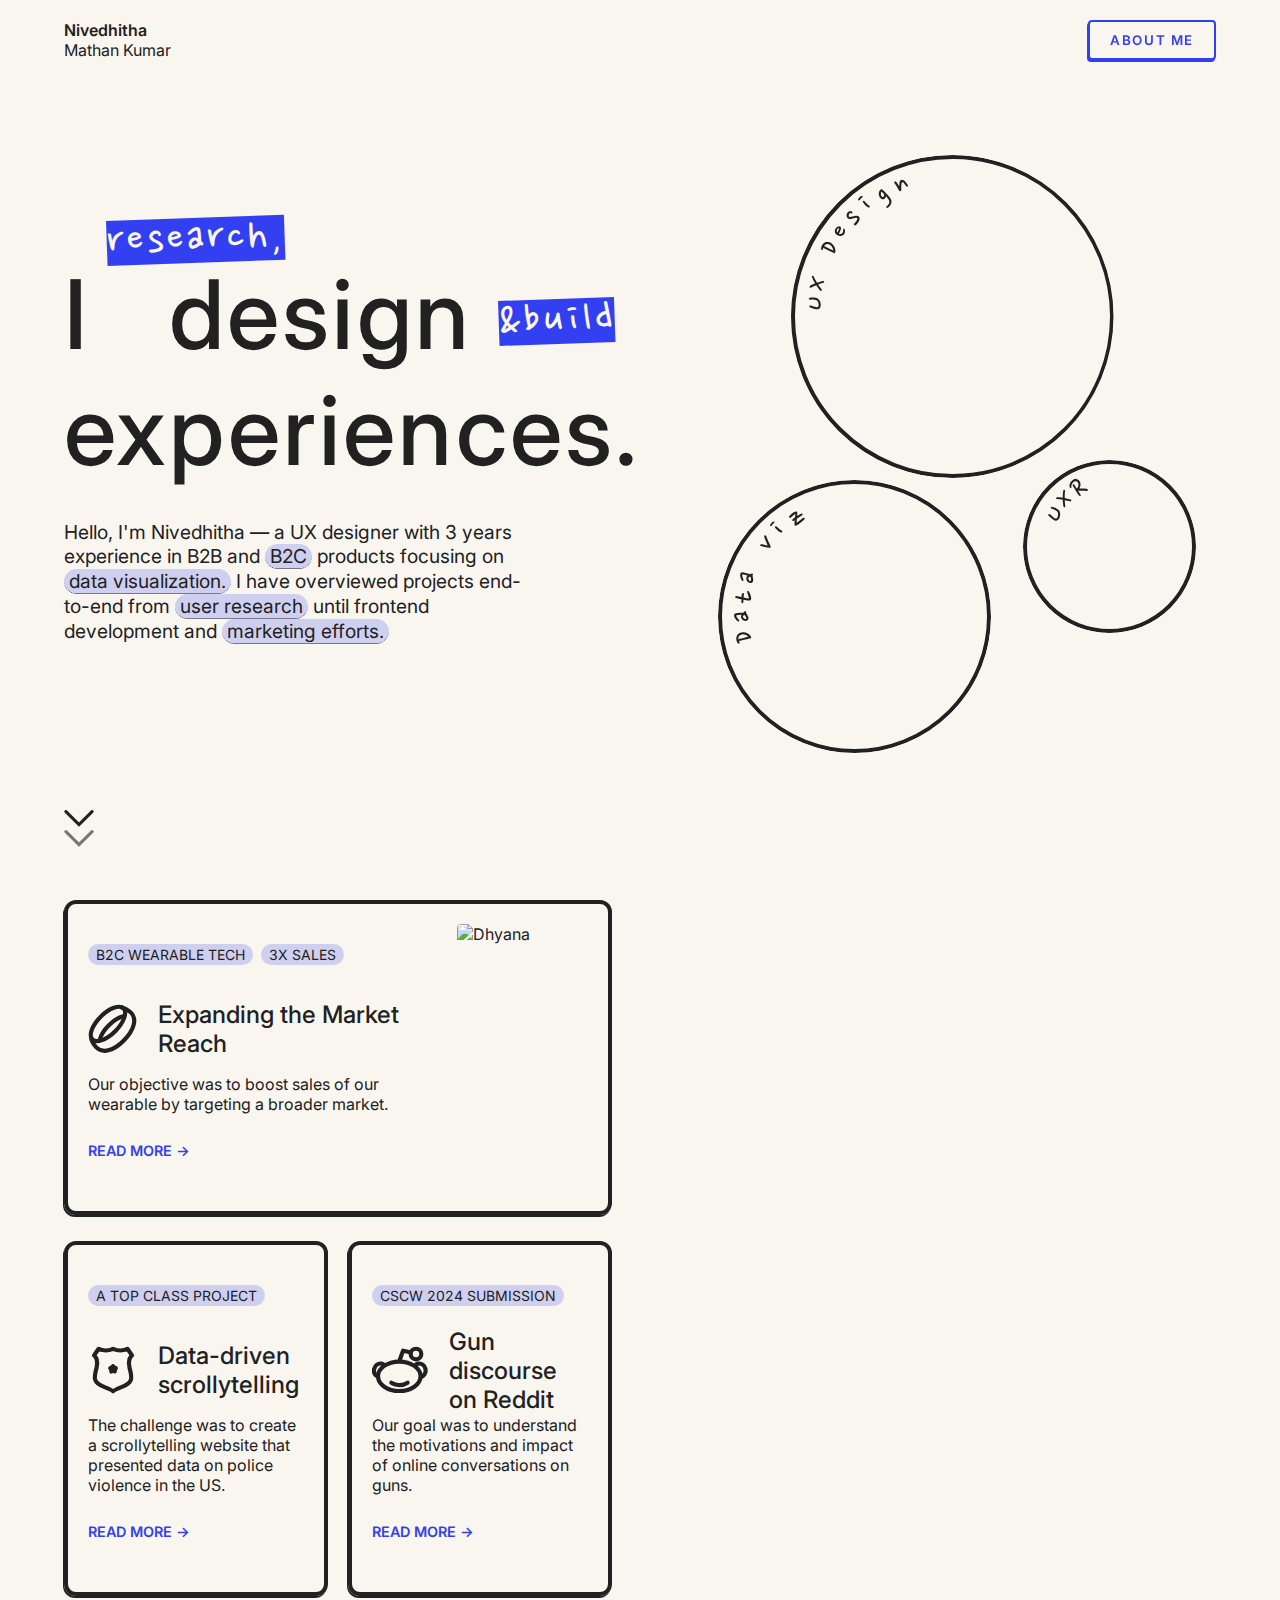
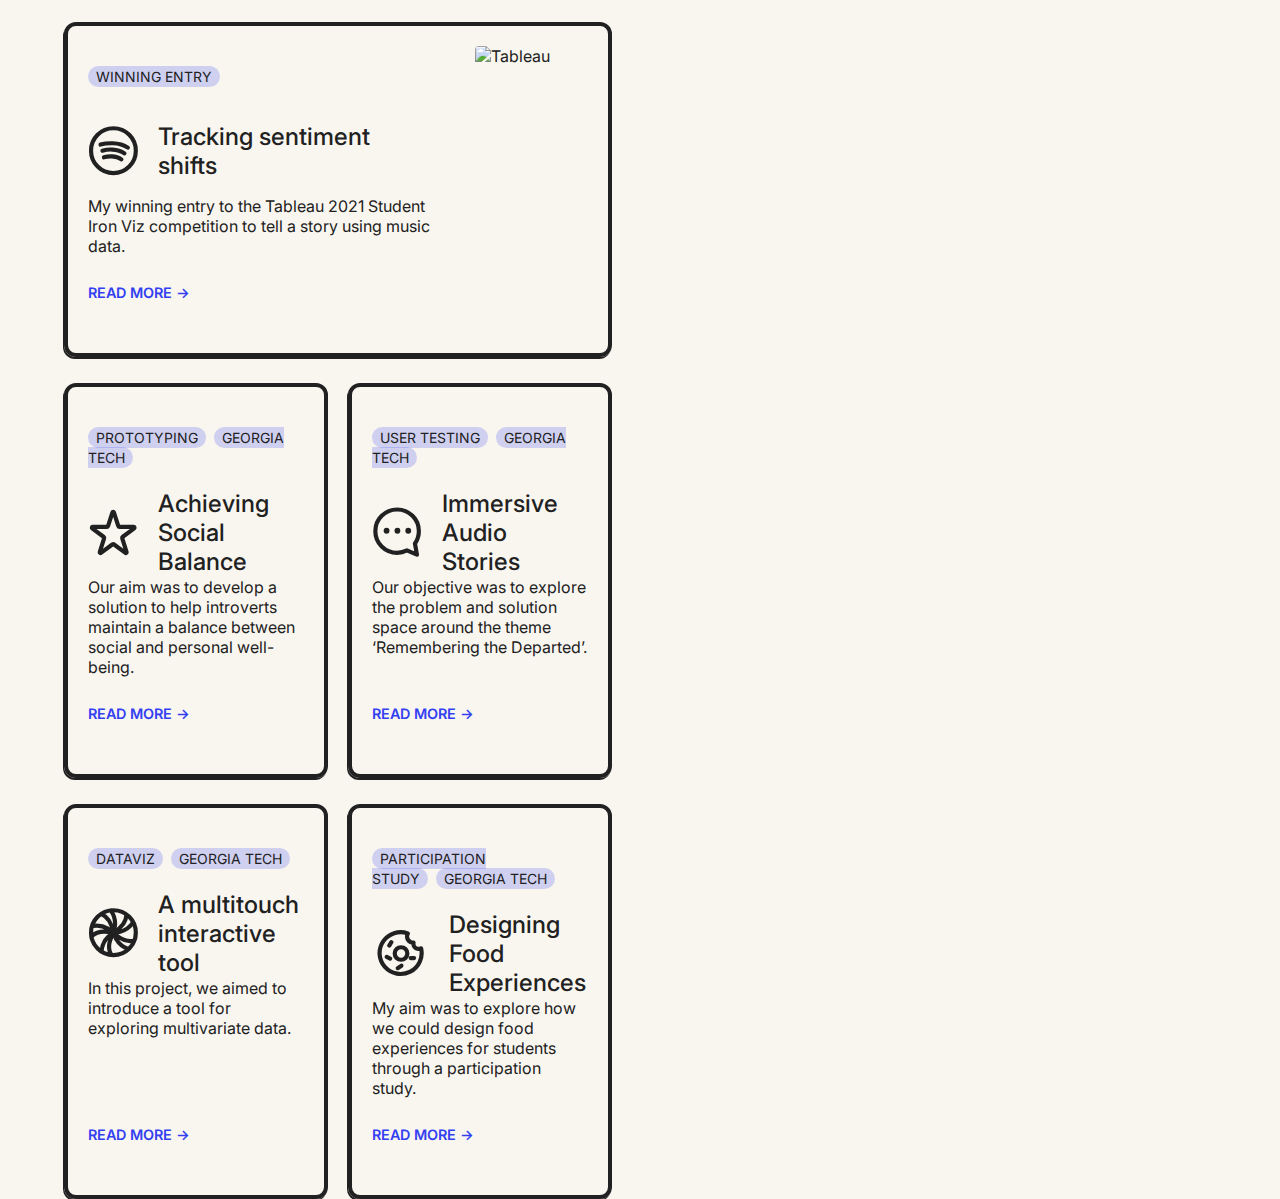
==== index.html @ 2717563d "add tooltips to objects" ====
<!DOCTYPE html>
<html lang="en">
  <head>
    <meta charset="UTF-8" />
    <meta http-equiv="X-UA-Compatible" content="IE=edge" />
    <meta name="viewport" content="width=device-width, initial-scale=1.0" />
    <meta content="width=device-width, initial-scale=1" name="viewport" />
    <script
      src="https://cdnjs.cloudflare.com/ajax/libs/matter-js/0.18.0/matter.min.js"
      defer
    ></script>
    <script src="index.js" defer></script>
    <link rel="preconnect" href="https://fonts.googleapis.com" />
    <link rel="preconnect" href="https://fonts.gstatic.com" crossorigin />
    <link rel="preconnect" href="https://fonts.googleapis.com" />
    <link rel="preconnect" href="https://fonts.gstatic.com" crossorigin />
    <link
      href="https://fonts.googleapis.com/css2?family=Bricolage+Grotesque:opsz,wght@12..96,200..800&family=Inter:wght@100..900&family=Nanum+Pen+Script&display=swap"
      rel="stylesheet"
    />
    <link rel="stylesheet" href="index.css" />
    <link rel="icon" type="image/x-icon" href="assets/misc/favicon.ico" />

    <!-- Google tag (gtag.js) -->
    <script
      async
      src="https://www.googletagmanager.com/gtag/js?id=G-4RH2MHJTKB"
    ></script>
    <script>
      window.dataLayer = window.dataLayer || [];
      function gtag() {
        dataLayer.push(arguments);
      }
      gtag("js", new Date());

      gtag("config", "G-4RH2MHJTKB");
    </script>

    <title>Nivedhitha's Portfolio</title>
  </head>
  <body>
    <div id="wrapper">
      <div id="top-bar">
        <p>
          <span style="font-weight: 600">Nivedhitha</span><br />Mathan Kumar
        </p>
        <button class="about-button" onclick="openModal()">ABOUT ME</button>
      </div>
      <!-- The modal overlay -->
      <div class="modal-overlay" id="modalOverlay">
        <!-- Modal content -->
        <div class="modal-container">
          <div class="modal-header">
            <h2 class="about-title">Hey there!</h2>
            <!-- Button to close the modal -->
            <button class="close-button" onclick="closeModal()">
              <svg
                width="45"
                height="45"
                viewBox="0 0 45 45"
                fill="none"
                xmlns="http://www.w3.org/2000/svg"
                __snippetScriptLoaded__="yes"
              >
                <path
                  d="M12 35.625L9.375 33L19.875 22.5L9.375 12L12 9.375L22.5 19.875L33 9.375L35.625 12L25.125 22.5L35.625 33L33 35.625L22.5 25.125L12 35.625Z"
                  fill="black"
                />
              </svg>
            </button>
          </div>
          <div class="modal-body">
            <div class="about-intro">
              <p class="about-intro-text">
                I'm Nivedhitha, a UX designer residing in Atlanta. With a
                background in architectural design, I've always enjoyed creating
                experiences. Transitioning into experience design allowed me to
                expand beyond physical spaces and continually refine my work.
                <br /><br />My journey took me to Avantari, where our team
                achieved a 3x increase in sales within a year. Seeking further
                growth, I pursued higher education in the US, graduating from
                Georgia Tech with a Masters in Computer Science specializing in
                Human-Computer Interaction (HCI). Post-graduation, I joined a
                climate-startup where I had the opportunity to both design and
                build experiences!<br /><br />From these experiences, I have
                realized that I enjoy taking up challenges and am on the lookout
                for more. Please do reach out if you have any or if you want to
                say hi!
              </p>
            </div>
            <div class="contact">
              <div class="about-contact">
                <img
                  src="assets/misc/call.svg"
                  alt="Description of the image"
                />
                +1 (678) 800-8242
              </div>
              <div class="about-contact">
                <img
                  src="assets/misc/mail.svg"
                  alt="Description of the image"
                />
                <a
                  href="mailto:nive.mathan21@gmail.com"
                  target="_blank"
                  style="color: #3340f1"
                  >nive.mathan21@gmail.com</a
                >
              </div>
            </div>
            <div class="my-sketches">
              <div class="sketch">
                <img
                  src="assets/sketches/cat_in_a_bar.jpg"
                  alt="Description of the image"
                />
              </div>
              <div class="sketch">
                <img
                  src="assets/sketches/giraffe_nivedhitha.jpg"
                  alt="Description of the image"
                />
              </div>
              <div class="sketch">
                <img
                  src="assets/sketches/snail_nivedhitha.jpg"
                  alt="Description of the image"
                />
              </div>
              <div class="sketch">
                <img
                  src="assets/sketches/portrait_nivedhitha.jpg"
                  alt="Description of the image"
                />
              </div>
              <div class="sketch">
                <img
                  src="assets/sketches/pup_nivedhitha.jpg"
                  alt="Description of the image"
                />
              </div>
            </div>
            <p class="sketches-description">
              Some of my pen and ink illustrations — a meditative pasttime!
            </p>
          </div>
        </div>
      </div>
      <div id="intro-container">
        <div id="intro">
          <p class="intro-text">
            <span>I</span>
            <span class="inserted-text" id="research"
              ><span>research,</span></span
            >
            <span class="inserted-text" id="insert-symbol"><span>^</span></span>
            <span>design</span>
            <!-- <span class="inserted-text" id="develop"
            ><span><span>+occasionally,</span><span>build</span></span></span
          > -->
            <span class="inserted-text" id="just-develop"
              ><span>&build</span></span
            >
          </p>
          <p class="intro-text">experiences.</p>
          <p class="intro-sub-text">
            Hello, I'm Nivedhitha — a UX designer with 3 years experience in B2B
            and
            <span
              class="tooltip-trigger"
              id="b2c-trigger"
              onmouseover="onChipHover('b2c-trigger', true)"
              onmouseout="onChipHover('b2c-trigger', false)"
              ><span class="tooltiptext" id="b2c-tooltip"
                >Contributed to 3x sales ✨ of our wearable</span
              >B2C</span
            >
            products focusing on
            <span
              class="tooltip-trigger"
              id="dataviz-trigger"
              onmouseover="onChipHover('dataviz-trigger', true)"
              onmouseout="onChipHover('dataviz-trigger', false)"
              ><span class="tooltiptext" id="dataviz-tooltip"
                >A winner 🏅 of a global competition</span
              >data visualization.</span
            >
            I have overviewed projects end-to-end from
            <span
              class="tooltip-trigger"
              id="ur-trigger"
              onmouseover="onChipHover('ur-trigger', true)"
              onmouseout="onChipHover('ur-trigger', false)"
              ><span class="tooltiptext" id="ur-tooltip"
                >An author ✍️ of a CSCW submission</span
              >user research</span
            >
            until frontend development and
            <span
              class="tooltip-trigger"
              id="joulea-trigger"
              onmouseover="onChipHover('joulea-trigger', true)"
              onmouseout="onChipHover('joulea-trigger', false)"
              ><span class="tooltiptext" id="marketing-tooltip"
                >Achieved highest engagement rate YTD 🎉</span
              >marketing efforts.</span
            >
          </p>
          <div class="object-tooltip" id="b2c-object-tooltip">
            Click to learn how we tripled sales
          </div>
          <div class="object-tooltip" id="ur-object-tooltip">
            Click to read about our CSCW submission
          </div>
          <div class="object-tooltip" id="dataviz-object-tooltip">
            Click to view my recognized entry
          </div>
          <div class="down-arrow">
            <img
              src="./assets/misc/down-arrow.svg"
              alt="scroll down"
              id="arrow"
            />
          </div>
        </div>
        <div id="projects">
          <div class="projects-text">
            <p class="design-text">
              <span>U</span>
              <span>X</span>
              <span style="opacity: 0">_</span>
              <span>D</span>
              <span>e</span>
              <span>s</span>
              <span>i</span>
              <span>g</span>
              <span>n</span>
            </p>
            <p class="viz-text">
              <span>D</span>
              <span>a</span>
              <span>t</span>
              <span>a</span>
              <span style="opacity: 0">_</span>
              <span>v</span>
              <span>i</span>
              <span>z</span>
            </p>
            <p class="research-text">
              <span>U</span>
              <span>X</span>
              <span>R</span>
            </p>
          </div>
          <div id="sphere-uxd-container" class="container">
            <div id="sphere-uxd" class="sphere"></div>
          </div>
          <div id="sphere-uxr-container" class="container">
            <div id="sphere-uxr" class="sphere"></div>
          </div>
          <div id="sphere-viz-container" class="container">
            <div id="sphere-viz" class="sphere"></div>
          </div>
        </div>
      </div>
    </div>
    <div class="projects-list"></div>
    <!-- TODO: Add zoom ability to about images -->
    <!-- <script src="https://unpkg.com/medium-zoom/dist/medium-zoom.min.js"></script>
    <script>
      mediumZoom(".sketch img");
    </script> -->
    <script>
      function onChipHover(tooltipId, isHovering) {
        const ele = document.getElementById(tooltipId);
        isHovering
          ? ele.classList.add("hovering")
          : ele.classList.remove("hovering");
      }
    </script>
  </body>
</html>
---- index.css ----
:root {
  --bigDia: 45vh;
  --medDia: calc(var(--bigDia) - 50px);
  --smallDia: calc(var(--bigDia) - 150px);
  --smallRight: 20px;
  --bigRight: calc(var(--smallRight) + var(--smallDia) / 2);
  --medRight: calc(var(--smallRight) + var(--smallDia) + 40px);
  --bigTop: 0px;
  --smallTop: calc(var(--bigDia) - 10px);
  --medTop: calc(var(--bigDia) + 10px);
  --containerHeight: calc(var(--medTop) + var(--medDia));
  --containerWidth: calc(var(--medRight) + var(--medDia));
  --design-initial-angle: -22deg;
  --design-change-angle: -8deg;
  --viz-initial-angle: -22deg;
  --viz-change-angle: -10deg;
  --research-initial-angle: 65deg;
  --research-change-angle: -16deg;
  --font-color: #212121;
  --blue-color: #3340f1;
  --light-blue: #3340f136;
  --cream-color: #f9f6f0;
}

* {
  margin: 0;
  padding: 0;
  font-family: "Inter", sans-serif;
  color: var(--font-color);
}

html {
  scroll-snap-type: y mandatory;
}

body {
  height: 100vh;
  width: 100vw;
  background: var(--cream-color);
  /* overflow: clip; */
}

.bgd-image {
  /* background-image: url("assets/gradient2.jpg"); */
  background-size: cover;
  background-repeat: no-repeat;
  background-position: center;
  position: fixed;
  top: 0;
  left: 0;
  width: 100vw;
  height: 100vh;
  z-index: -1;
}

h2 {
  font-size: 6rem;
  font-weight: 500;
}

.tooltip-trigger {
  background-color: var(--light-blue);
  padding: 0 5px;
  border-radius: 50px;
  position: relative;
  display: inline-block;
  border-bottom: 1px dotted var(--font-color);
}

.tooltip-trigger .tooltiptext {
  visibility: hidden;
  width: 200px;
  background-color: var(--blue-color);
  color: var(--cream-color);
  text-align: center;
  border-radius: 14px;
  padding: 5px;

  /* Position the tooltip-trigger */
  position: absolute;
  z-index: 1;
}

.tooltiptext {
  font-size: 16px;
  top: -50px;
  left: -60px;
}

.tags-container {
  margin-bottom: 20px;
}

.tag {
  background: var(--light-blue);
  padding: 2px 8px;
  border-radius: 40px;
  text-transform: uppercase;
  font-size: 14px;
  margin-right: 8px;
}

#b2c-trigger:hover #b2c-tooltip {
  visibility: visible;
}

#dataviz-trigger:hover #dataviz-tooltip {
  visibility: visible;
}

#ur-trigger:hover #ur-tooltip {
  visibility: visible;
}

#joulea-trigger:hover #marketing-tooltip {
  visibility: visible;
}

.object-tooltip {
  display: inline-block;
  visibility: hidden;
  position: absolute;
  width: 200px;
  background-color: var(--blue-color);
  color: var(--cream-color);
  text-align: center;
  border-radius: 14px;
  padding: 5px;
  z-index: 2;
}

.show-tooltip {
  visibility: visible;
}

.page-button {
  background: none;
  border: none;
  text-transform: uppercase;
  font-size: 0.9rem;
  padding: 12px 0px;
  font-weight: 600;
  color: var(--blue-color);
  cursor: pointer;
}

#intro {
  width: 50vw;
  height: 100vh;
  display: flex;
  flex-direction: column;
  justify-content: center;
}

.intro-text {
  font-size: 6rem;
  font-weight: 500;
  letter-spacing: 0.2rem;
}

.inserted-text {
  position: relative;
  display: inline-block;
  width: 0px;
  transform: rotate(-2deg);
}

.inserted-text span {
  font-family: "Nanum Pen Script", cursive;
  font-size: 3rem;
  line-height: 2.8rem;
  position: absolute;
  background-color: var(--blue-color);
  color: var(--cream-color);
}

.inserted-text span:nth-child(2) {
  top: 3rem;
  left: 20px;
}

#top-bar {
  padding-top: 20px;
  position: absolute;
  width: 90vw;
  display: flex;
  justify-content: space-between;
}

#research {
  top: -8rem;
  left: -10px;
}

#insert-symbol {
  top: 0rem;
  left: -10px;
  line-height: 1rem;
}

#insert-symbol span {
  background-color: #ffffff00;
}

#develop {
  top: -4rem;
}

#just-develop {
  top: -3rem;
}

.intro-sub-text {
  font-size: 1.2rem;
  margin-top: 2rem;
  width: 40vw;
  cursor: default;
}

#wrapper {
  height: 100vh;
  display: flex;
  justify-content: center;
}

#intro-container {
  display: flex;
  justify-content: space-between;
  align-content: center;
  align-items: center;
  width: 90vw;
}

#projects {
  position: fixed;
  height: var(--containerHeight);
  width: var(--containerWidth);
  right: 5vw;
}

.container {
  border: 4px solid var(--font-color);
  border-radius: 50%;
  clip-path: circle(50%);
  overflow: hidden;
  position: absolute;
}

.sphere {
  position: absolute;
  top: 0;
  left: 0;
}

#sphere-uxd-container {
  width: var(--bigDia);
  height: var(--bigDia);
  right: var(--bigRight);
  top: var(--bigTop);
}

#sphere-uxd {
  width: var(--bigDia);
  height: var(--bigDia);
}

#sphere-uxr-container {
  width: var(--medDia);
  height: var(--medDia);
  right: var(--medRight);
  top: var(--medTop);
}

#sphere-uxr {
  width: var(--medDia);
  height: var(--medDia);
}

#sphere-viz-container {
  width: var(--smallDia);
  height: var(--smallDia);
  right: var(--smallRight);
  top: var(--smallTop);
}

#sphere-viz {
  width: var(--smallDia);
  height: var(--smallDia);
}

.projects-text p,
.projects-text p span {
  position: absolute;
  font-family: "Nanum Pen Script";
  font-size: 2rem;
}

/* Text rotation ref: https://css-tricks.com/set-text-on-a-circle/ */
/* UX design */

.design-text {
  right: calc(var(--bigRight) + var(--bigDia) / 2 + 10px);
  top: var(--bigTop);
}

.design-text span {
  height: calc(var(--bigDia) / 2);
  transform-origin: bottom center;
}

.design-text span:nth-child(1) {
  transform: rotate(
    calc(var(--design-initial-angle) + 8 * var(--design-change-angle))
  );
}

.design-text span:nth-child(2) {
  transform: rotate(
    calc(var(--design-initial-angle) + 7 * var(--design-change-angle))
  );
}

.design-text span:nth-child(3) {
  transform: rotate(
    calc(var(--design-initial-angle) + 6 * var(--design-change-angle))
  );
}

.design-text span:nth-child(4) {
  transform: rotate(
    calc(var(--design-initial-angle) + 5 * var(--design-change-angle))
  );
}

.design-text span:nth-child(5) {
  transform: rotate(
    calc(var(--design-initial-angle) + 4 * var(--design-change-angle))
  );
}

.design-text span:nth-child(6) {
  transform: rotate(
    calc(var(--design-initial-angle) + 3 * var(--design-change-angle))
  );
}

.design-text span:nth-child(7) {
  transform: rotate(
    calc(var(--design-initial-angle) + 2 * var(--design-change-angle))
  );
}

.design-text span:nth-child(8) {
  transform: rotate(
    calc(var(--design-initial-angle) + 1 * var(--design-change-angle))
  );
}

.design-text span:nth-child(9) {
  transform: rotate(var(--design-initial-angle));
}

/* Data viz  */

.viz-text {
  right: calc(var(--medRight) + var(--medDia) / 2 + 10px);
  top: var(--medTop);
}

.viz-text span {
  height: calc(var(--medDia) / 2);
  transform-origin: bottom center;
}

.viz-text span:nth-child(1) {
  transform: rotate(
    calc(var(--viz-initial-angle) + 8 * var(--viz-change-angle))
  );
}

.viz-text span:nth-child(2) {
  transform: rotate(
    calc(var(--viz-initial-angle) + 7 * var(--viz-change-angle))
  );
}

.viz-text span:nth-child(3) {
  transform: rotate(
    calc(var(--viz-initial-angle) + 6 * var(--viz-change-angle))
  );
}

.viz-text span:nth-child(4) {
  transform: rotate(
    calc(var(--viz-initial-angle) + 5 * var(--viz-change-angle))
  );
}

.viz-text span:nth-child(5) {
  transform: rotate(
    calc(var(--viz-initial-angle) + 4 * var(--viz-change-angle))
  );
}

.viz-text span:nth-child(6) {
  transform: rotate(
    calc(var(--viz-initial-angle) + 3 * var(--viz-change-angle))
  );
}

.viz-text span:nth-child(7) {
  transform: rotate(
    calc(var(--viz-initial-angle) + 2 * var(--viz-change-angle))
  );
}

.viz-text span:nth-child(8) {
  transform: rotate(
    calc(var(--viz-initial-angle) + 1 * var(--viz-change-angle))
  );
}

.research-text {
  right: calc(var(--smallRight) + var(--smallDia) / 2 + 10px);
  top: var(--smallTop);
}

.research-text span {
  height: calc(var(--smallDia) / 2);
  transform-origin: bottom center;
}

.research-text span:nth-child(1) {
  transform: rotate(
    calc(var(--research-initial-angle) + 8 * var(--research-change-angle))
  );
}

.research-text span:nth-child(2) {
  transform: rotate(
    calc(var(--research-initial-angle) + 7 * var(--research-change-angle))
  );
}

.research-text span:nth-child(3) {
  transform: rotate(
    calc(var(--research-initial-angle) + 6 * var(--research-change-angle))
  );
}

/* Styling for the modal overlay */
.modal-overlay {
  display: none; /* Hide by default */
  position: fixed;
  top: 0;
  left: 0;
  width: 100%;
  height: 100%;
  background-color: rgba(0, 0, 0, 0.5); /* Semi-transparent black */
  z-index: 2;
}

/* Styling for the modal content */
.modal-container {
  left: 50%;
  transform: translate(-50%, 0);
  background-color: white;
  padding: 40px;
  border-radius: 5px;
  box-shadow: 0 0 10px rgba(0, 0, 0, 0.3);
  width: 90vw;
  position: fixed;
  top: 20px;
  height: calc(100vh - 40px);
  box-sizing: border-box;
}

.modal-body {
  max-height: calc(100vh - 160px - 6rem);
  overflow-y: auto; /* Enables vertical scrolling if content overflows */
}

.modal-header {
  padding-bottom: 30px;
  display: flex;
  justify-content: space-between;
  align-items: start;
}

.about-intro {
  display: flex;
  gap: 20px;
  padding-bottom: 40px;
}

.about-title {
  color: #3340f1;
}

.about-intro-text {
  color: #212121;
  max-width: 50vw;
}

.my-sketches {
  display: flex;
  justify-content: flex-start;
  padding-right: 20px;
  gap: 10px;
  overflow-x: scroll;
}

.sketches-description {
  color: #3340f1;
}

.sketch img {
  padding-bottom: 10px;
  height: 240px;
  object-fit: contain;
}

/* Styling for the button */
.about-button {
  padding: 10px 20px;
  background-color: var(--cream-color); /* Blue color */
  color: var(--blue-color);
  border: 2px solid var(--blue-color);
  cursor: pointer;
  letter-spacing: 0.1rem;
  font-weight: 600;
  box-shadow: -1px 2px var(--blue-color);
  border-radius: 4px;
}

.about-button:hover {
  box-shadow: none;
  translate: -1px 2px;
}

.close-button {
  background: none;
  border: none;
  cursor: pointer;
}

.about-image {
  width: 30vw;
  max-width: 400px;
}

.contact {
  margin-bottom: 20px;
}

.about-contact {
  color: var(--blue-color);
  padding-bottom: 10px;
  display: flex;
  align-items: center;
  gap: 10px;
}

.projects-list {
  margin-bottom: 60px;
}

.section {
  height: max-content;
  min-height: 100vh;
  scroll-snap-align: start;
  scroll-snap-stop: always;
  display: flex;
}

.sbs-section {
  display: flex;
  flex-direction: row;
  gap: 20px;
  margin-left: 5vw;
  margin-bottom: 26px;
}

.card {
  border: 4px solid var(--font-color);
  border-radius: 12px;
  /* background-color: #ffffff; */
  box-shadow: -1px 2px var(--font-color);
  display: flex;
  justify-content: center;
  cursor: pointer;
}

.card:hover {
  box-shadow: none;
  translate: -1px 2px;
}

.card-large {
  width: calc(40vw + 28px);
  margin-left: 5vw;
  margin-bottom: 26px;
}

.card-small {
  width: 20vw;
}

.card-icon {
  height: 50px;
  padding: 20px;
  padding-left: 0;
}

.main-img {
  width: calc(20vw - 20px);
  object-fit: cover;
  margin: 20px;
  border-radius: 4px;
}

.content-container {
  padding: 40px 20px;
  display: flex;
  flex-direction: column;
  justify-content: space-between;
  align-items: start;
}

.content-container h1 {
  font-size: 1.5rem;
  font-weight: 500;
}

.content-container h2 {
  font-size: 1rem;
  font-weight: 600;
}

.content-container p {
  padding-bottom: 1rem;
}

.content-container h3 {
  font-size: 1rem;
  padding-bottom: 4px;
}

.content-container button {
  /* width: 200px; */
}

.title-container {
  display: flex;
  flex-direction: row;
  align-items: center;
}

.context-container {
  /* padding-top: 20px; */
}

.down-arrow {
  cursor: pointer;
}

@media (max-width: 1440px) {
  .intro-sub-text {
    max-width: 36vw;
  }
}

@media (max-width: 1280px) {
  :root {
    --bigDia: 35vh;
  }
}

@media (max-width: 1150px) {
  .intro-text {
    font-size: 4rem;
    letter-spacing: 0;
  }

  .intro-sub-text {
    font-size: 1rem;
    max-width: 50vw;
  }

  .inserted-text span {
    font-size: 2rem;
  }

  #just-develop {
    top: -2rem;
  }

  #research {
    top: -6rem;
    left: -10px;
  }

  .about-button {
    font-size: 12px;
  }

  #intro {
    width: 90vw;
  }

  .content-container h1 {
    font-size: 1.4rem;
    font-weight: 600;
  }

  .content-container h2 {
    font-size: 1rem;
    font-weight: 600;
  }

  .content-container h3 {
    font-size: 1rem;
    font-weight: 600;
  }

  .content-container p {
    font-size: 0.9rem;
  }
}

@media (orientation: landscape) {
  #top-bar button {
    position: fixed;
    right: 5vw;
  }
}

@media (orientation: portrait) {
  :root {
    --bigDia: 50vw;
  }

  body {
    overflow: auto;
    height: calc(150vh);
  }

  .intro-sub-text {
    width: 90vw;
    max-width: 90vw;
  }

  #projects {
    /* position: relative;
    top: 50vh;
    margin-bottom: 20px; */
    display: none;
  }

  #intro {
    height: 80vh;
  }

  .card-large {
    width: 90vw;
  }

  .card-small {
    width: calc(45vw - 14px);
  }

  .main-img {
    width: calc(45vw - 28px);
  }
}

@media (max-width: 720px) {
  :root {
    --bigDia: 250px;
    --smallDia: 140px;
    --medRight: 180px;
  }

  .intro-text,
  .about-title {
    font-size: 3rem;
  }

  .sbs-section {
    flex-direction: column;
  }

  .card-small {
    width: 90vw;
  }

  .main-img {
    width: calc(90vw - 40px);
  }

  .card-icon {
    height: 50px;
  }

  .card-large {
    flex-direction: column;
  }
}

@keyframes jumpInfinite {
  0% {
    margin-top: 0;
  }
  50% {
    margin-top: 20px;
  }
  100% {
    margin-top: 0;
  }
}

.down-arrow {
  position: fixed;
  top: calc(100vh - 120px);
  left: 5vw;
  width: 0;
}

.down-arrow img {
  margin-top: 30px;
  width: 30px;
}

.hide-arrow {
  display: none;
}
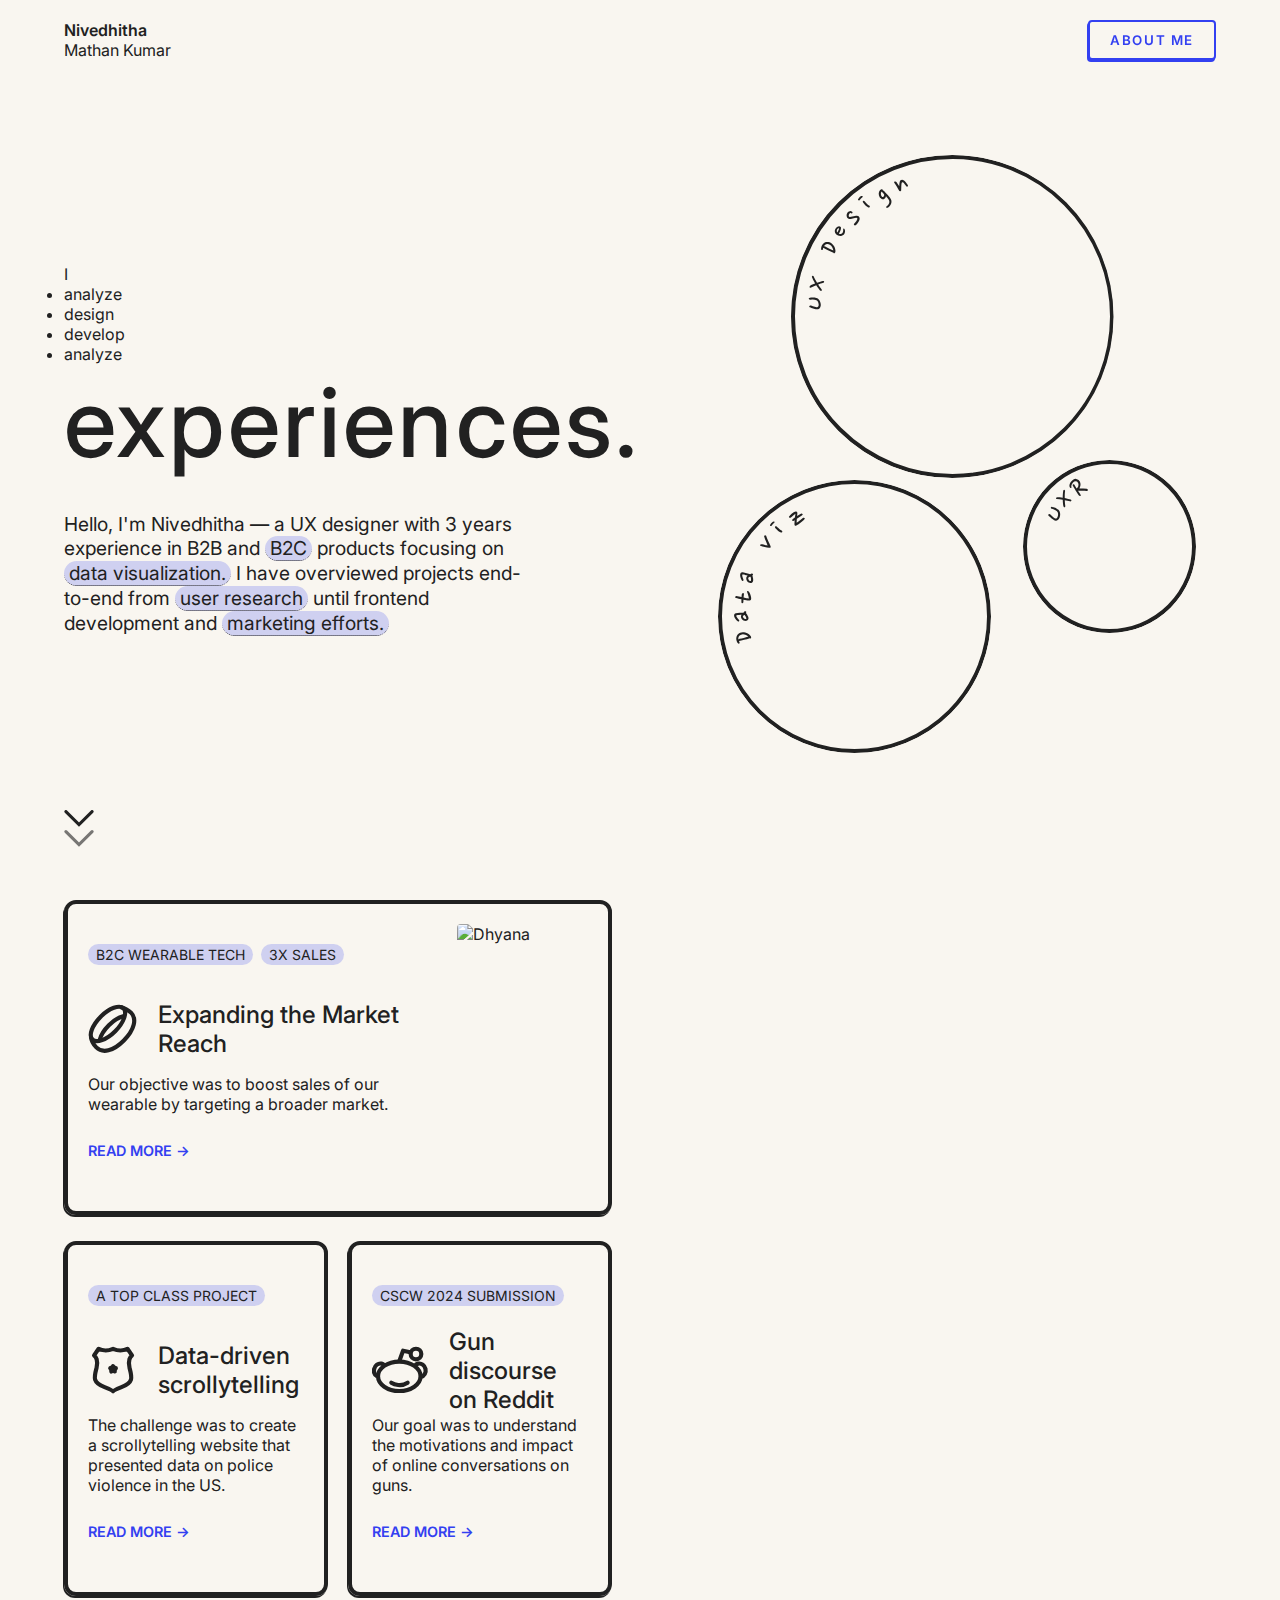
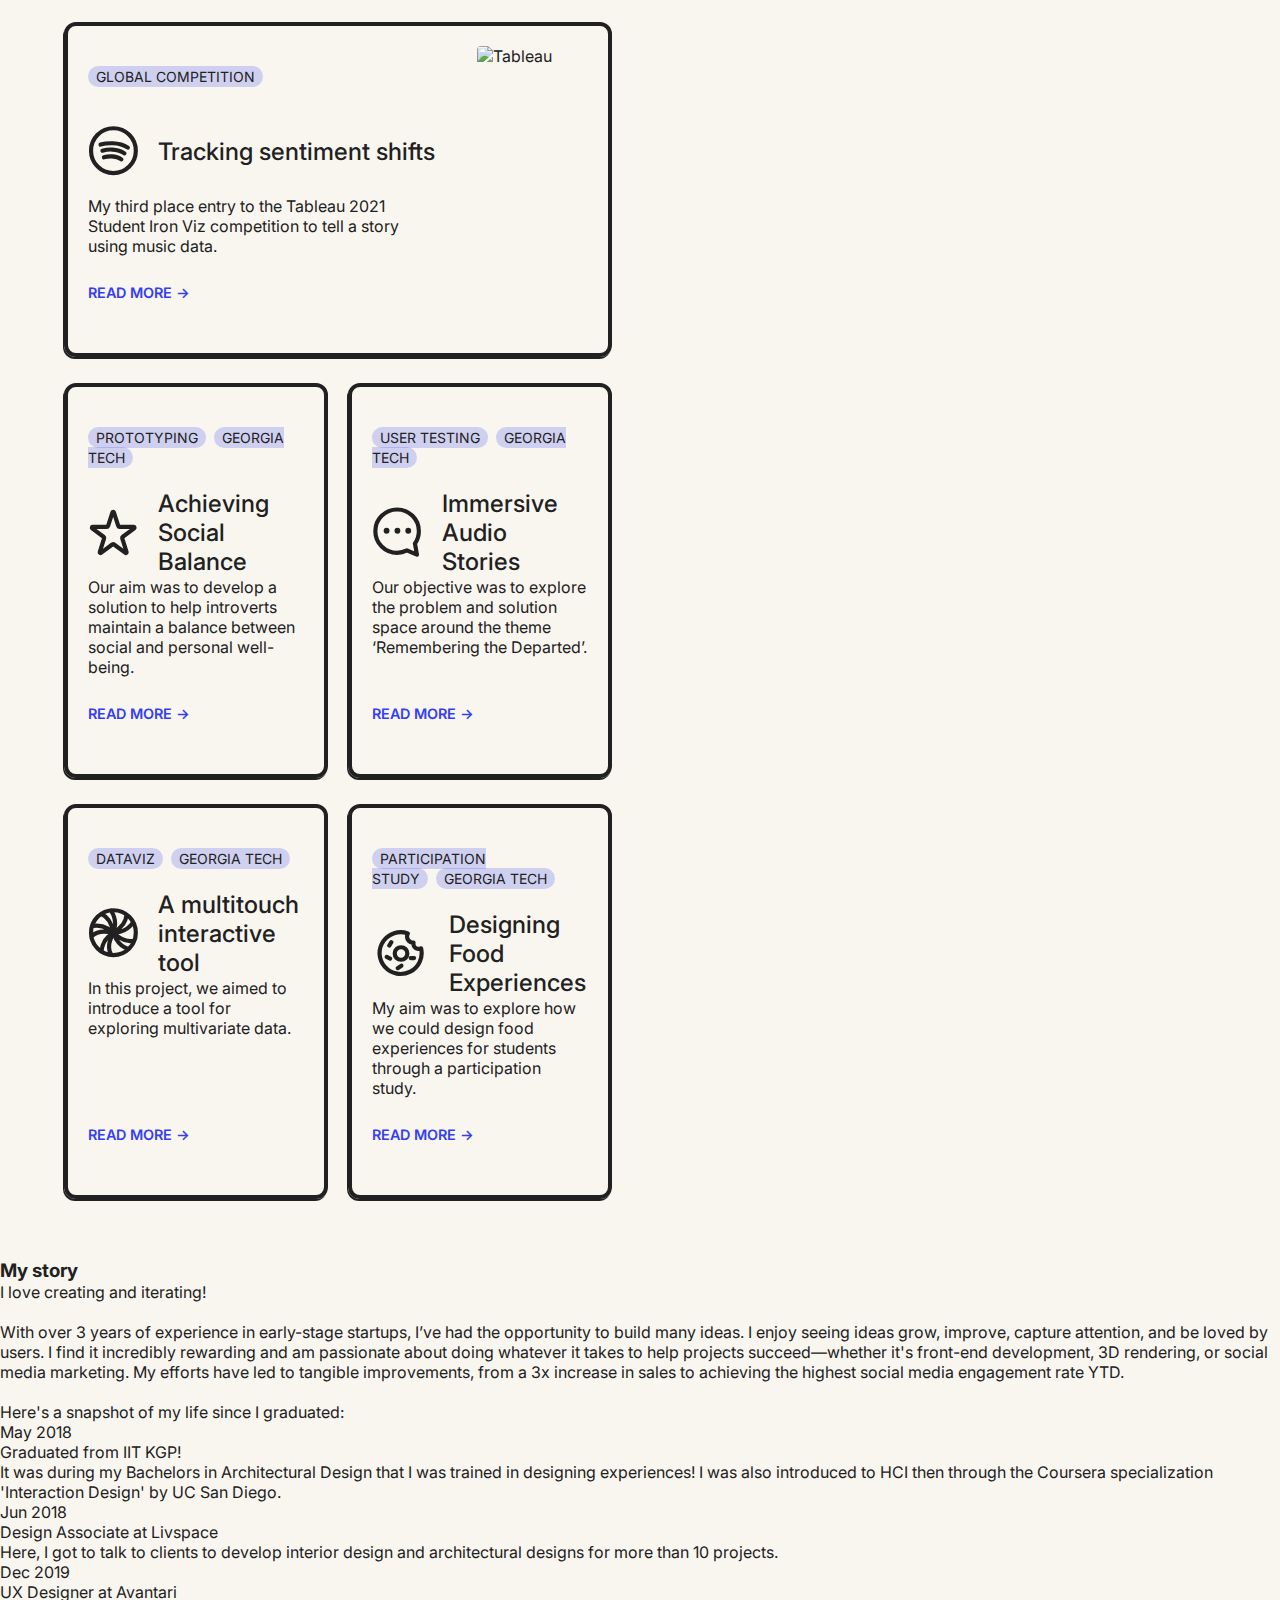
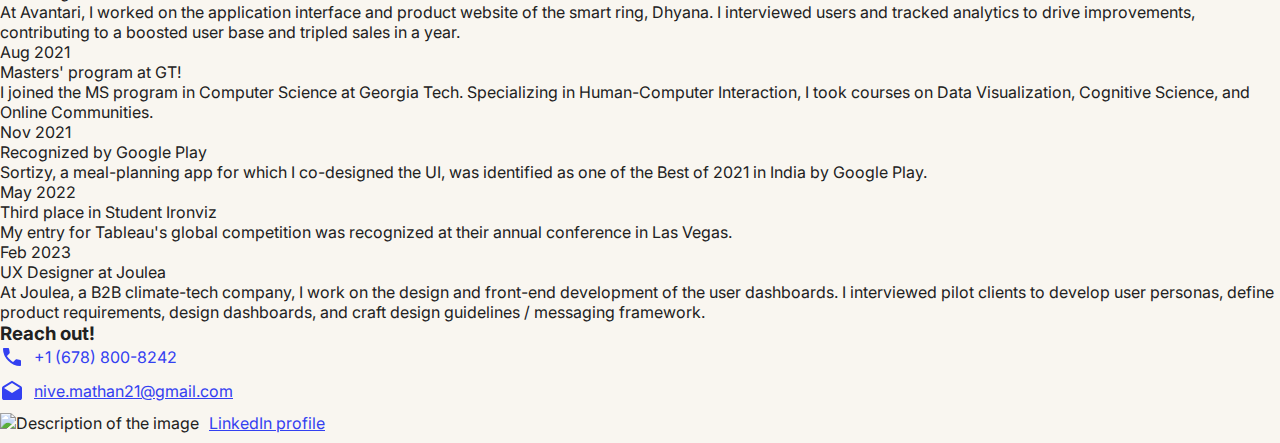
==== commit e96c6c52: "move const to new file" ====
--- a/index.html
+++ b/index.html
@@ -9,7 +9,7 @@
       src="https://cdnjs.cloudflare.com/ajax/libs/matter-js/0.18.0/matter.min.js"
       defer
     ></script>
-    <script src="index.js" defer></script>
+    <script type="module" src="index.js" defer></script>
     <link rel="preconnect" href="https://fonts.googleapis.com" />
     <link rel="preconnect" href="https://fonts.gstatic.com" crossorigin />
     <link rel="preconnect" href="https://fonts.googleapis.com" />
@@ -44,184 +44,82 @@
         <p>
           <span style="font-weight: 600">Nivedhitha</span><br />Mathan Kumar
         </p>
-        <button class="about-button" onclick="openModal()">ABOUT ME</button>
-      </div>
-      <!-- The modal overlay -->
-      <div class="modal-overlay" id="modalOverlay">
-        <!-- Modal content -->
-        <div class="modal-container">
-          <div class="modal-header">
-            <h2 class="about-title">Hey there!</h2>
-            <!-- Button to close the modal -->
-            <button class="close-button" onclick="closeModal()">
-              <svg
-                width="45"
-                height="45"
-                viewBox="0 0 45 45"
-                fill="none"
-                xmlns="http://www.w3.org/2000/svg"
-                __snippetScriptLoaded__="yes"
-              >
-                <path
-                  d="M12 35.625L9.375 33L19.875 22.5L9.375 12L12 9.375L22.5 19.875L33 9.375L35.625 12L25.125 22.5L35.625 33L33 35.625L22.5 25.125L12 35.625Z"
-                  fill="black"
-                />
-              </svg>
-            </button>
-          </div>
-          <div class="modal-body">
-            <div class="about-intro">
-              <p class="about-intro-text">
-                I'm Nivedhitha, a UX designer residing in Atlanta. With a
-                background in architectural design, I've always enjoyed creating
-                experiences. Transitioning into experience design allowed me to
-                expand beyond physical spaces and continually refine my work.
-                <br /><br />My journey took me to Avantari, where our team
-                achieved a 3x increase in sales within a year. Seeking further
-                growth, I pursued higher education in the US, graduating from
-                Georgia Tech with a Masters in Computer Science specializing in
-                Human-Computer Interaction (HCI). Post-graduation, I joined a
-                climate-startup where I had the opportunity to both design and
-                build experiences!<br /><br />From these experiences, I have
-                realized that I enjoy taking up challenges and am on the lookout
-                for more. Please do reach out if you have any or if you want to
-                say hi!
-              </p>
-            </div>
-            <div class="contact">
-              <div class="about-contact">
-                <img
-                  src="assets/misc/call.svg"
-                  alt="Description of the image"
-                />
-                +1 (678) 800-8242
-              </div>
-              <div class="about-contact">
-                <img
-                  src="assets/misc/mail.svg"
-                  alt="Description of the image"
-                />
-                <a
-                  href="mailto:nive.mathan21@gmail.com"
-                  target="_blank"
-                  style="color: #3340f1"
-                  >nive.mathan21@gmail.com</a
-                >
-              </div>
-            </div>
-            <div class="my-sketches">
-              <div class="sketch">
-                <img
-                  src="assets/sketches/cat_in_a_bar.jpg"
-                  alt="Description of the image"
-                />
-              </div>
-              <div class="sketch">
-                <img
-                  src="assets/sketches/giraffe_nivedhitha.jpg"
-                  alt="Description of the image"
-                />
-              </div>
-              <div class="sketch">
-                <img
-                  src="assets/sketches/snail_nivedhitha.jpg"
-                  alt="Description of the image"
-                />
-              </div>
-              <div class="sketch">
-                <img
-                  src="assets/sketches/portrait_nivedhitha.jpg"
-                  alt="Description of the image"
-                />
-              </div>
-              <div class="sketch">
-                <img
-                  src="assets/sketches/pup_nivedhitha.jpg"
-                  alt="Description of the image"
-                />
-              </div>
-            </div>
-            <p class="sketches-description">
-              Some of my pen and ink illustrations — a meditative pasttime!
-            </p>
-          </div>
-        </div>
+        <button class="about-button" onclick="openSection()">ABOUT ME</button>
       </div>
       <div id="intro-container">
         <div id="intro">
-          <p class="intro-text">
-            <span>I</span>
-            <span class="inserted-text" id="research"
-              ><span>research,</span></span
-            >
-            <span class="inserted-text" id="insert-symbol"><span>^</span></span>
-            <span>design</span>
-            <!-- <span class="inserted-text" id="develop"
-            ><span><span>+occasionally,</span><span>build</span></span></span
-          > -->
-            <span class="inserted-text" id="just-develop"
-              ><span>&build</span></span
-            >
-          </p>
-          <p class="intro-text">experiences.</p>
-          <p class="intro-sub-text">
-            Hello, I'm Nivedhitha — a UX designer with 3 years experience in B2B
-            and
-            <span
-              class="tooltip-trigger"
-              id="b2c-trigger"
-              onmouseover="onChipHover('b2c-trigger', true)"
-              onmouseout="onChipHover('b2c-trigger', false)"
-              ><span class="tooltiptext" id="b2c-tooltip"
-                >Contributed to 3x sales ✨ of our wearable</span
-              >B2C</span
-            >
-            products focusing on
-            <span
-              class="tooltip-trigger"
-              id="dataviz-trigger"
-              onmouseover="onChipHover('dataviz-trigger', true)"
-              onmouseout="onChipHover('dataviz-trigger', false)"
-              ><span class="tooltiptext" id="dataviz-tooltip"
-                >A winner 🏅 of a global competition</span
-              >data visualization.</span
-            >
-            I have overviewed projects end-to-end from
-            <span
-              class="tooltip-trigger"
-              id="ur-trigger"
-              onmouseover="onChipHover('ur-trigger', true)"
-              onmouseout="onChipHover('ur-trigger', false)"
-              ><span class="tooltiptext" id="ur-tooltip"
-                >An author ✍️ of a CSCW submission</span
-              >user research</span
-            >
-            until frontend development and
-            <span
-              class="tooltip-trigger"
-              id="joulea-trigger"
-              onmouseover="onChipHover('joulea-trigger', true)"
-              onmouseout="onChipHover('joulea-trigger', false)"
-              ><span class="tooltiptext" id="marketing-tooltip"
-                >Achieved highest engagement rate YTD 🎉</span
-              >marketing efforts.</span
-            >
-          </p>
-          <div class="object-tooltip" id="b2c-object-tooltip">
-            Click to learn how we tripled sales
-          </div>
-          <div class="object-tooltip" id="ur-object-tooltip">
-            Click to read about our CSCW submission
-          </div>
-          <div class="object-tooltip" id="dataviz-object-tooltip">
-            Click to view my recognized entry
-          </div>
-          <div class="down-arrow">
-            <img
-              src="./assets/misc/down-arrow.svg"
-              alt="scroll down"
-              id="arrow"
-            />
+          <div class="content">
+            <div class="content__container__top">
+              <p class="content__container__text">I</p>
+              <ul class="content__container__list">
+                <li class="content__container__list__item">analyze</li>
+                <li class="content__container__list__item design-text">
+                  design
+                </li>
+                <li class="content__container__list__item">develop</li>
+                <li class="content__container__list__item">analyze</li>
+              </ul>
+            </div>
+            <p class="intro-text">experiences.</p>
+            <p class="intro-sub-text">
+              Hello, I'm Nivedhitha — a UX designer with 3 years experience in
+              B2B and
+              <span
+                class="tooltip-trigger"
+                id="b2c-trigger"
+                onmouseover="onChipHover('b2c-trigger', true)"
+                onmouseout="onChipHover('b2c-trigger', false)"
+                ><span class="tooltiptext" id="b2c-tooltip"
+                  >Contributed to 3x sales ✨ of our wearable</span
+                >B2C</span
+              >
+              products focusing on
+              <span
+                class="tooltip-trigger"
+                id="dataviz-trigger"
+                onmouseover="onChipHover('dataviz-trigger', true)"
+                onmouseout="onChipHover('dataviz-trigger', false)"
+                ><span class="tooltiptext" id="dataviz-tooltip"
+                  >A winner 🏅 of a global competition</span
+                >data visualization.</span
+              >
+              I have overviewed projects end-to-end from
+              <span
+                class="tooltip-trigger"
+                id="ur-trigger"
+                onmouseover="onChipHover('ur-trigger', true)"
+                onmouseout="onChipHover('ur-trigger', false)"
+                ><span class="tooltiptext" id="ur-tooltip"
+                  >An author ✍️ of a CSCW submission</span
+                >user research</span
+              >
+              until frontend development and
+              <span
+                class="tooltip-trigger"
+                id="joulea-trigger"
+                onmouseover="onChipHover('joulea-trigger', true)"
+                onmouseout="onChipHover('joulea-trigger', false)"
+                ><span class="tooltiptext" id="marketing-tooltip"
+                  >Achieved highest engagement rate YTD 🎉</span
+                >marketing efforts.</span
+              >
+            </p>
+            <div class="object-tooltip" id="b2c-object-tooltip">
+              Click to learn how we tripled sales
+            </div>
+            <div class="object-tooltip" id="ur-object-tooltip">
+              Click to read about our CSCW submission
+            </div>
+            <div class="object-tooltip" id="dataviz-object-tooltip">
+              Click to view my recognized entry
+            </div>
+            <div class="down-arrow">
+              <img
+                src="./assets/misc/down-arrow.svg"
+                alt="scroll down"
+                id="arrow"
+              />
+            </div>
           </div>
         </div>
         <div id="projects">
@@ -266,11 +164,119 @@
       </div>
     </div>
     <div class="projects-list"></div>
-    <!-- TODO: Add zoom ability to about images -->
-    <!-- <script src="https://unpkg.com/medium-zoom/dist/medium-zoom.min.js"></script>
-    <script>
-      mediumZoom(".sketch img");
-    </script> -->
+    <footer id="footer">
+      <div class="introduction">
+        <div class="introduction-content">
+          <h3>My story</h3>
+          <p>
+            I love creating and iterating!<br /><br />With over 3 years of
+            experience in early-stage startups, I’ve had the opportunity to
+            build many ideas. I enjoy seeing ideas grow, improve, capture
+            attention, and be loved by users. I find it incredibly rewarding and
+            am passionate about doing whatever it takes to help projects
+            succeed—whether it's front-end development, 3D rendering, or social
+            media marketing. My efforts have led to tangible improvements, from
+            a 3x increase in sales to achieving the highest social media
+            engagement rate YTD. <br /><br />Here's a snapshot of my life since
+            I graduated:
+          </p>
+        </div>
+        <div class="sketches"></div>
+      </div>
+      <section class="timeline">
+        <ol>
+          <li>
+            <div>
+              <time>May 2018</time>
+              <p>Graduated from IIT KGP!</p>
+              It was during my Bachelors in Architectural Design that I was
+              trained in designing experiences! I was also introduced to HCI
+              then through the Coursera specialization 'Interaction Design' by
+              UC San Diego.
+            </div>
+          </li>
+          <li>
+            <div>
+              <time>Jun 2018</time>
+              <p>Design Associate at Livspace</p>
+              Here, I got to talk to clients to develop interior design and
+              architectural designs for more than 10 projects.
+            </div>
+          </li>
+          <li>
+            <div>
+              <time>Dec 2019</time>
+              <p>UX Designer at Avantari</p>
+              At Avantari, I worked on the application interface and product
+              website of the smart ring, Dhyana. I interviewed users and tracked
+              analytics to drive improvements, contributing to a boosted user
+              base and tripled sales in a year.
+            </div>
+          </li>
+          <li>
+            <div>
+              <time>Aug 2021</time>
+              <p>Masters' program at GT!</p>
+              I joined the MS program in Computer Science at Georgia Tech.
+              Specializing in Human-Computer Interaction, I took courses on Data
+              Visualization, Cognitive Science, and Online Communities.
+            </div>
+          </li>
+          <li>
+            <div>
+              <time>Nov 2021</time>
+              <p>Recognized by Google Play</p>
+              Sortizy, a meal-planning app for which I co-designed the UI, was
+              identified as one of the Best of 2021 in India by Google Play.
+            </div>
+          </li>
+          <li>
+            <div>
+              <time>May 2022</time>
+              <p>Third place in Student Ironviz</p>
+              My entry for Tableau's global competition was recognized at their
+              annual conference in Las Vegas.
+            </div>
+          </li>
+          <li>
+            <div>
+              <time>Feb 2023</time>
+              <p>UX Designer at Joulea</p>
+              At Joulea, a B2B climate-tech company, I work on the design and
+              front-end development of the user dashboards. I interviewed pilot
+              clients to develop user personas, define product requirements,
+              design dashboards, and craft design guidelines / messaging
+              framework.
+            </div>
+          </li>
+        </ol>
+      </section>
+    </footer>
+    <div class="contact">
+      <h3>Reach out!</h3>
+      <div class="about-contact">
+        <img src="assets/misc/call.svg" alt="Description of the image" />
+        +1 (678) 800-8242
+      </div>
+      <div class="about-contact">
+        <img src="assets/misc/mail.svg" alt="Description of the image" />
+        <a
+          href="mailto:nive.mathan21@gmail.com"
+          target="_blank"
+          style="color: #3340f1"
+          >nive.mathan21@gmail.com</a
+        >
+      </div>
+      <div class="about-contact">
+        <img src="assets/misc/linkedin.svg" alt="Description of the image" />
+        <a
+          href="https://www.linkedin.com/in/nivemathan"
+          target="_blank"
+          style="color: #3340f1"
+          >LinkedIn profile</a
+        >
+      </div>
+    </div>
     <script>
       function onChipHover(tooltipId, isHovering) {
         const ele = document.getElementById(tooltipId);
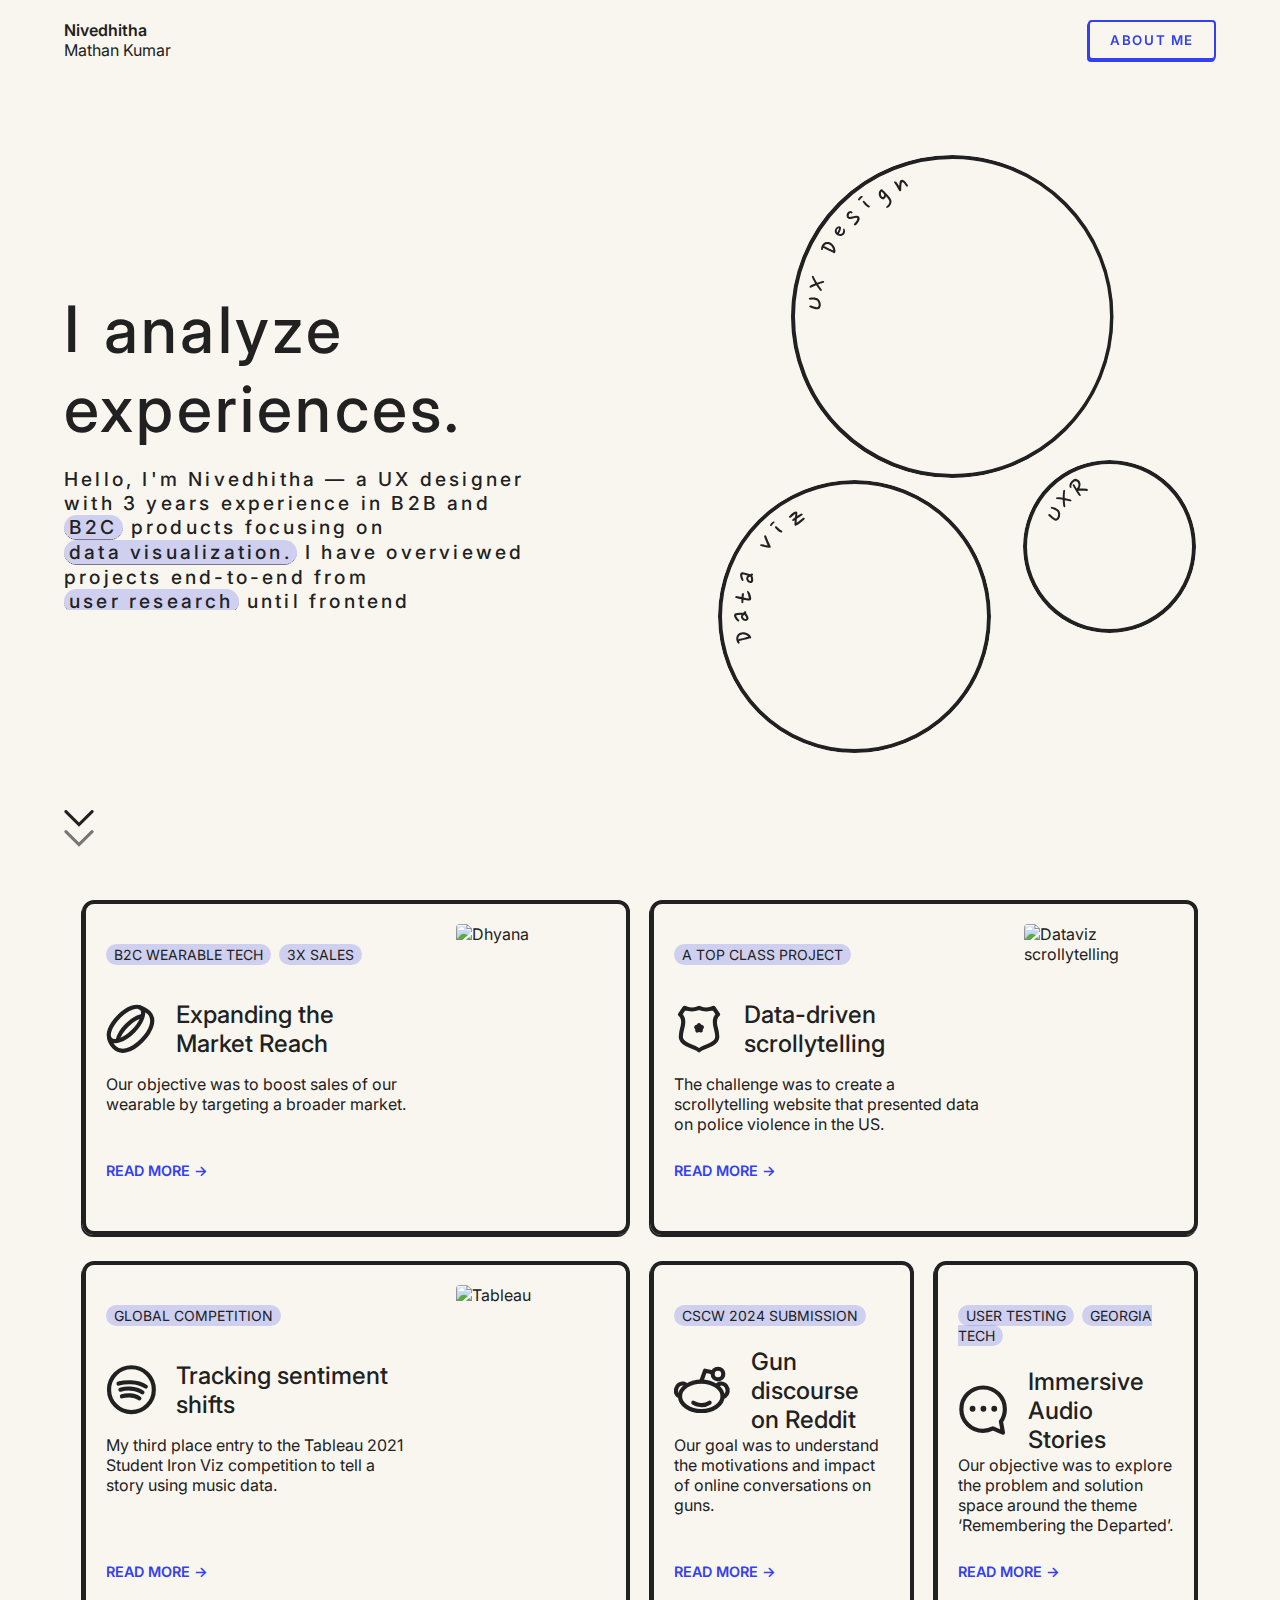
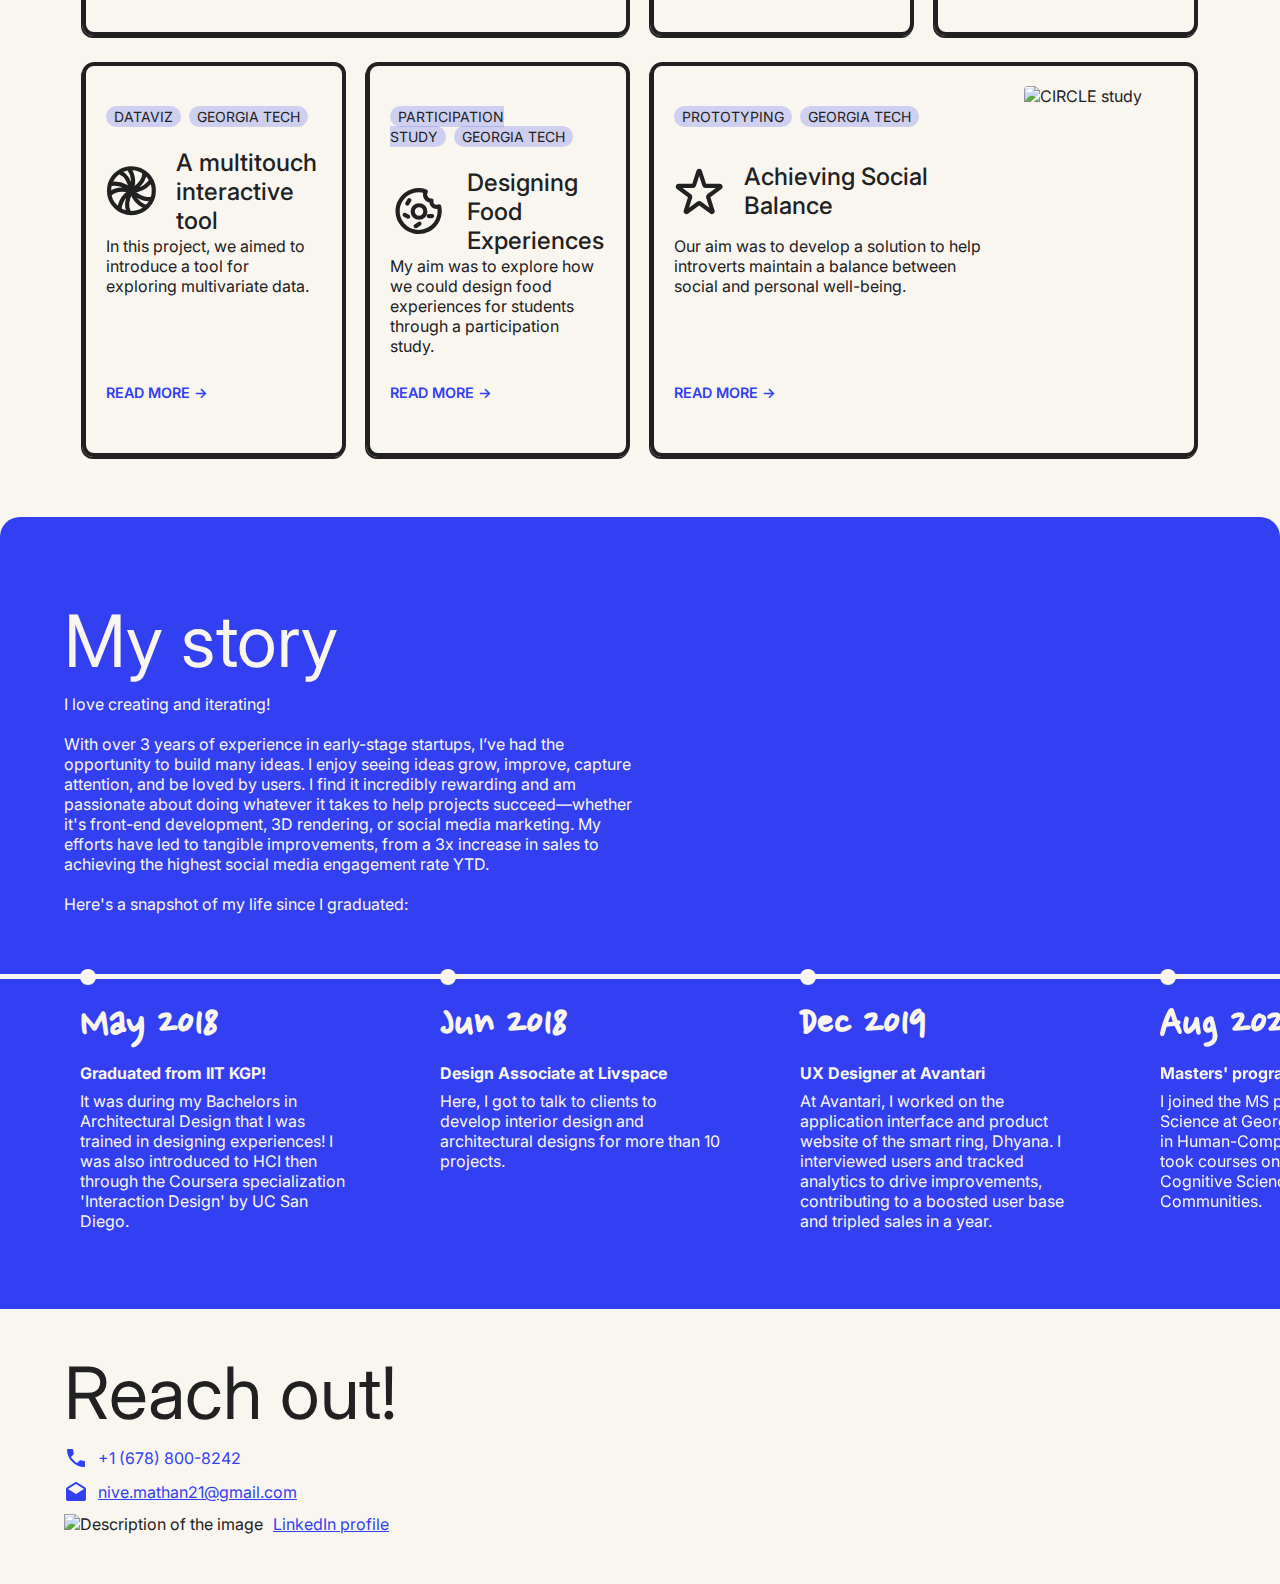
==== commit 0cb4e65b: "update card arrangement" ====
--- a/index.html
+++ b/index.html
@@ -284,6 +284,11 @@
           ? ele.classList.add("hovering")
           : ele.classList.remove("hovering");
       }
+
+      // JavaScript to open the footer section
+      function openSection() {
+        document.getElementById("footer").scrollIntoView();
+      }
     </script>
   </body>
 </html>
--- a/index.css
+++ b/index.css
@@ -69,7 +69,7 @@
 
 .tooltip-trigger .tooltiptext {
   visibility: hidden;
-  width: 200px;
+  width: 240px;
   background-color: var(--blue-color);
   color: var(--cream-color);
   text-align: center;
@@ -83,8 +83,8 @@
 
 .tooltiptext {
   font-size: 16px;
-  top: -50px;
-  left: -60px;
+  top: -60px;
+  left: 0px;
 }
 
 .tags-container {
@@ -152,31 +152,80 @@
   justify-content: center;
 }
 
-.intro-text {
-  font-size: 6rem;
+.content {
+  font-size: 4rem;
   font-weight: 500;
   letter-spacing: 0.2rem;
-}
-
-.inserted-text {
-  position: relative;
-  display: inline-block;
-  width: 0px;
-  transform: rotate(-2deg);
-}
-
-.inserted-text span {
-  font-family: "Nanum Pen Script", cursive;
-  font-size: 3rem;
-  line-height: 2.8rem;
   position: absolute;
-  background-color: var(--blue-color);
-  color: var(--cream-color);
-}
-
-.inserted-text span:nth-child(2) {
-  top: 3rem;
-  left: 20px;
+  height: 20rem;
+  overflow: hidden;
+}
+
+.content__container__top {
+  overflow: hidden;
+  height: 5rem;
+  padding: 0;
+}
+
+.content__container__text {
+  display: inline;
+  float: left;
+  margin: 0;
+}
+
+.content__container__list {
+  margin-top: 0;
+  padding: 0 40px;
+  text-align: left;
+  list-style: none;
+
+  -webkit-animation-name: change;
+  -webkit-animation-duration: 10s;
+  -webkit-animation-iteration-count: infinite;
+  animation-name: change;
+  animation-duration: 5s;
+  animation-iteration-count: infinite;
+}
+
+.content__container__list__item {
+  line-height: 5rem;
+  margin: 0;
+}
+
+.intro-text {
+  margin-bottom: 20px;
+}
+
+@keyframes opacity {
+  0%,
+  100% {
+    opacity: 0;
+  }
+  50% {
+    opacity: 1;
+  }
+}
+
+@keyframes change {
+  0%,
+  1% {
+    transform: translate(0, 0);
+  }
+  33%,
+  34% {
+    transform: translate(0, -25%);
+  }
+  66%,
+  67% {
+    transform: translate(0, -50%);
+  }
+  100% {
+    transform: translate(0, -75%);
+  }
+}
+
+.design-text {
+  color: var(--blue-color);
 }
 
 #top-bar {
@@ -187,32 +236,14 @@
   justify-content: space-between;
 }
 
-#research {
-  top: -8rem;
-  left: -10px;
-}
-
-#insert-symbol {
-  top: 0rem;
-  left: -10px;
-  line-height: 1rem;
-}
-
 #insert-symbol span {
   background-color: #ffffff00;
-}
-
-#develop {
-  top: -4rem;
-}
-
-#just-develop {
-  top: -3rem;
+  color: var(--blue-color);
 }
 
 .intro-sub-text {
   font-size: 1.2rem;
-  margin-top: 2rem;
+  margin-top: 10px;
   width: 40vw;
   cursor: default;
 }
@@ -221,6 +252,7 @@
   height: 100vh;
   display: flex;
   justify-content: center;
+  overflow-x: clip;
 }
 
 #intro-container {
@@ -232,7 +264,7 @@
 }
 
 #projects {
-  position: fixed;
+  position: absolute;
   height: var(--containerHeight);
   width: var(--containerWidth);
   right: 5vw;
@@ -446,45 +478,6 @@
   transform: rotate(
     calc(var(--research-initial-angle) + 6 * var(--research-change-angle))
   );
-}
-
-/* Styling for the modal overlay */
-.modal-overlay {
-  display: none; /* Hide by default */
-  position: fixed;
-  top: 0;
-  left: 0;
-  width: 100%;
-  height: 100%;
-  background-color: rgba(0, 0, 0, 0.5); /* Semi-transparent black */
-  z-index: 2;
-}
-
-/* Styling for the modal content */
-.modal-container {
-  left: 50%;
-  transform: translate(-50%, 0);
-  background-color: white;
-  padding: 40px;
-  border-radius: 5px;
-  box-shadow: 0 0 10px rgba(0, 0, 0, 0.3);
-  width: 90vw;
-  position: fixed;
-  top: 20px;
-  height: calc(100vh - 40px);
-  box-sizing: border-box;
-}
-
-.modal-body {
-  max-height: calc(100vh - 160px - 6rem);
-  overflow-y: auto; /* Enables vertical scrolling if content overflows */
-}
-
-.modal-header {
-  padding-bottom: 30px;
-  display: flex;
-  justify-content: space-between;
-  align-items: start;
 }
 
 .about-intro {
@@ -550,7 +543,11 @@
 }
 
 .contact {
-  margin-bottom: 20px;
+  background-color: var(--cream-color);
+  margin: 0 5vw;
+  padding: 40px 0;
+  position: relative;
+  z-index: 5;
 }
 
 .about-contact {
@@ -559,10 +556,6 @@
   display: flex;
   align-items: center;
   gap: 10px;
-}
-
-.projects-list {
-  margin-bottom: 60px;
 }
 
 .section {
@@ -573,12 +566,18 @@
   display: flex;
 }
 
-.sbs-section {
+.sbs-super-section {
   display: flex;
   flex-direction: row;
   gap: 20px;
-  margin-left: 5vw;
+  justify-content: center;
   margin-bottom: 26px;
+}
+
+.sbs-section {
+  display: flex;
+  flex-direction: row;
+  gap: 20px;
 }
 
 .card {
@@ -598,8 +597,6 @@
 
 .card-large {
   width: calc(40vw + 28px);
-  margin-left: 5vw;
-  margin-bottom: 26px;
 }
 
 .card-small {
@@ -625,6 +622,7 @@
   flex-direction: column;
   justify-content: space-between;
   align-items: start;
+  width: 90%;
 }
 
 .content-container h1 {
@@ -646,23 +644,118 @@
   padding-bottom: 4px;
 }
 
-.content-container button {
-  /* width: 200px; */
-}
-
 .title-container {
   display: flex;
   flex-direction: row;
   align-items: center;
 }
 
-.context-container {
-  /* padding-top: 20px; */
-}
-
 .down-arrow {
   cursor: pointer;
 }
+
+footer {
+  background-color: var(--blue-color);
+  z-index: 5;
+  color: var(--cream-color);
+  position: relative;
+  border-radius: 20px 20px 0 0;
+  margin-top: 60px;
+}
+
+.introduction-content {
+  margin: 0px 5vw;
+  padding-top: 80px;
+  width: 45vw;
+}
+
+.introduction-content p,
+h3 {
+  color: var(--cream-color);
+}
+
+.introduction-content h3,
+.contact h3 {
+  font-size: 4.5rem;
+  font-weight: 400;
+  padding-bottom: 10px;
+}
+
+.contact h3 {
+  color: var(--font-color);
+}
+
+.timeline {
+  position: relative;
+  white-space: nowrap;
+  margin: 0 auto;
+  padding-bottom: 10px;
+}
+
+.timeline ol {
+  font-size: 0;
+  padding: 60px 0 320px;
+  transition: all 1s;
+  overflow-x: scroll;
+  scroll-snap-type: x mandatory;
+  scrollbar-color: #f9f6f057 var(--blue-color);
+}
+
+.timeline ol li {
+  position: relative;
+  display: inline-block;
+  list-style-type: none;
+  width: 360px;
+  height: 5px;
+  background: var(--cream-color);
+  scroll-snap-align: start;
+}
+
+.timeline ol li::after {
+  content: "";
+  position: absolute;
+  top: 50%;
+  left: 80px;
+  bottom: 0;
+  width: 16px;
+  height: 16px;
+  transform: translateY(-50%);
+  border-radius: 50%;
+  background: var(--cream-color);
+  z-index: 1;
+}
+
+.timeline ol li div {
+  position: absolute;
+  left: 80px;
+  width: 280px;
+  font-size: 1rem;
+  white-space: normal;
+  color: var(--cream-color);
+}
+
+.timeline time {
+  display: block;
+  font-size: 3rem;
+  font-weight: bold;
+  margin: 21px 0px 8px;
+  color: var(--cream-color);
+  font-family: "Nanum Pen Script", cursive;
+}
+
+.timeline div p {
+  padding-bottom: 8px;
+  font-weight: bold;
+  color: var(--cream-color);
+}
+
+/* .card-small {
+  width: calc(45vw - 14px);
+}
+
+.main-img {
+  width: calc(45vw - 28px);
+} */
 
 @media (max-width: 1440px) {
   .intro-sub-text {
@@ -735,7 +828,7 @@
   }
 }
 
-@media (orientation: portrait) {
+@media (orientation: portrait) or (max-width: 1040px) {
   :root {
     --bigDia: 50vw;
   }
@@ -751,9 +844,6 @@
   }
 
   #projects {
-    /* position: relative;
-    top: 50vh;
-    margin-bottom: 20px; */
     display: none;
   }
 
@@ -763,14 +853,23 @@
 
   .card-large {
     width: 90vw;
+    margin-left: 5vw;
   }
 
   .card-small {
     width: calc(45vw - 14px);
   }
 
-  .main-img {
-    width: calc(45vw - 28px);
+  .sbs-super-section {
+    flex-direction: column;
+  }
+
+  .introduction-content {
+    width: 90vw;
+  }
+
+  .sbs-section {
+    margin-left: 5vw;
   }
 }
 
@@ -783,14 +882,21 @@
 
   .intro-text,
   .about-title {
+    font-size: 3.5rem;
+  }
+
+  .introduction-content h3,
+  .contact h3 {
     font-size: 3rem;
   }
 
-  .sbs-section {
+  .sbs-section,
+  .sbs-super-section {
     flex-direction: column;
   }
 
-  .card-small {
+  .card-small,
+  .card-large {
     width: 90vw;
   }
 
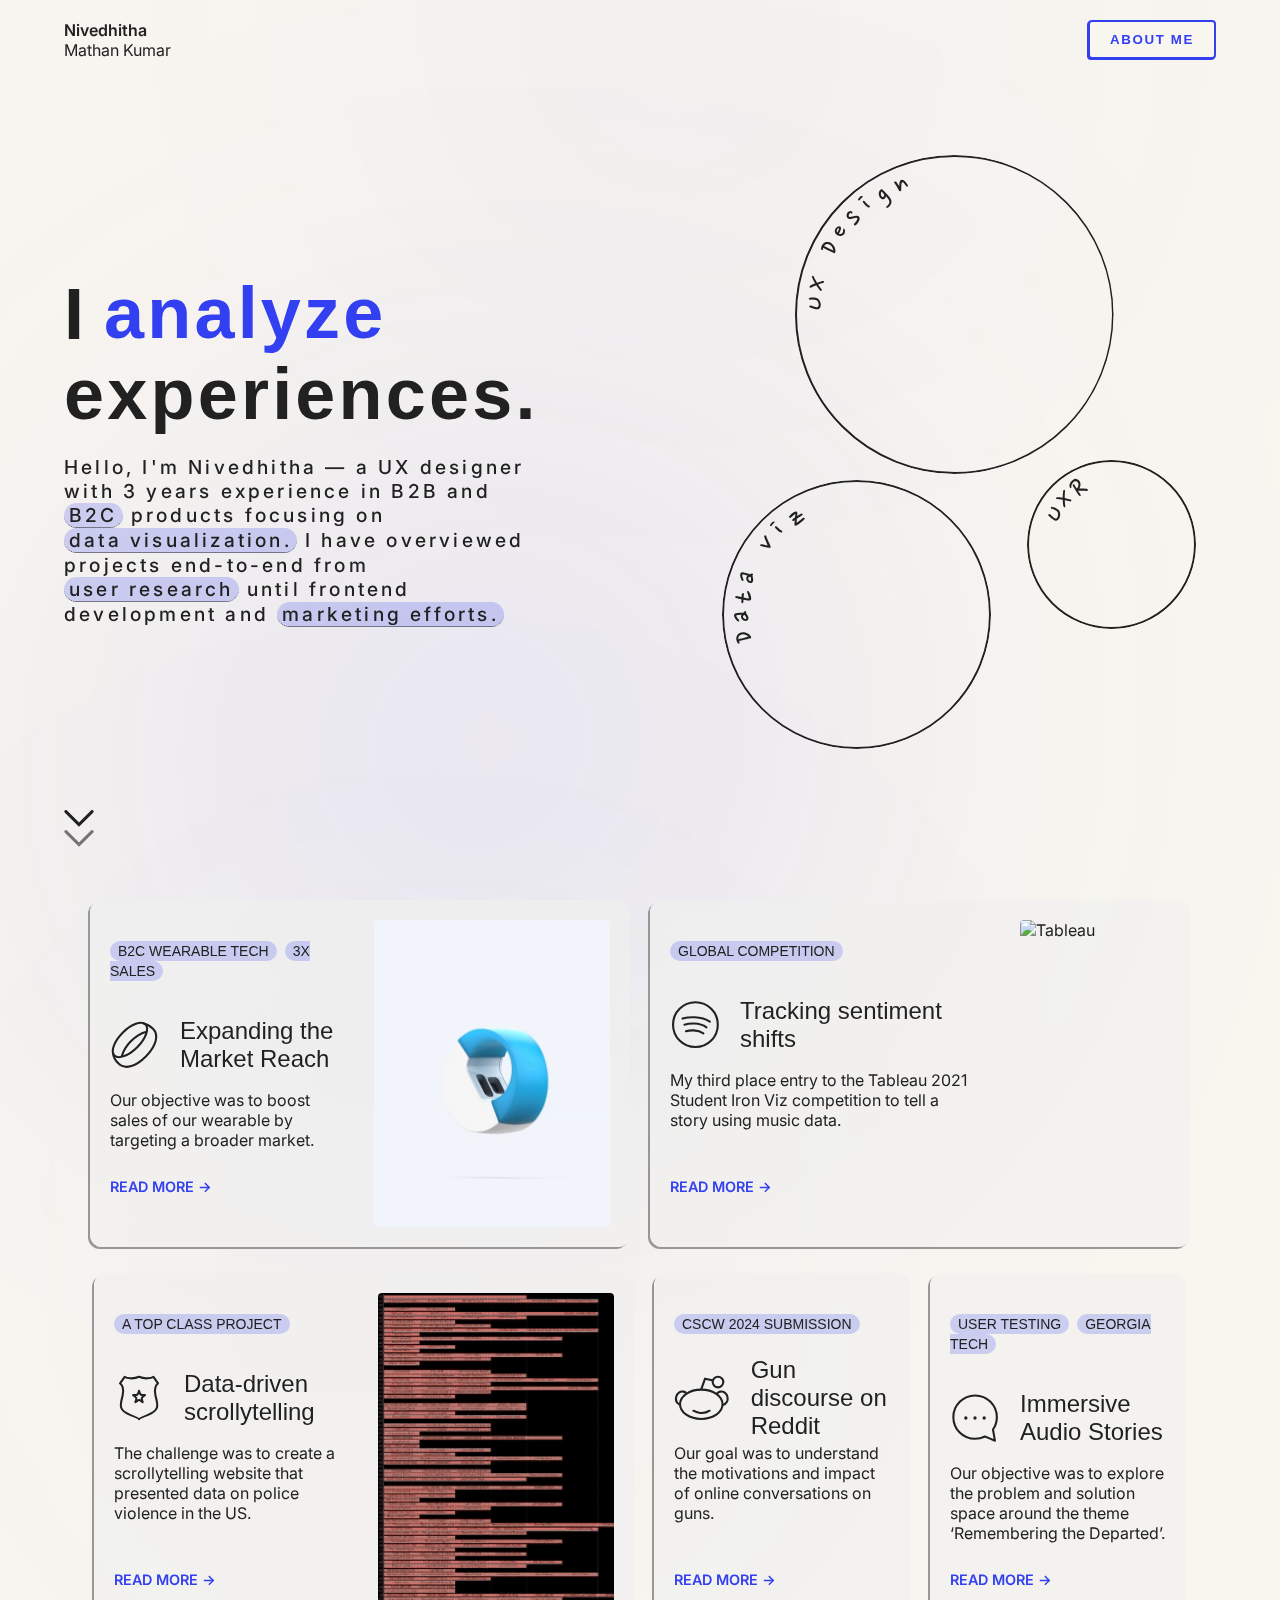
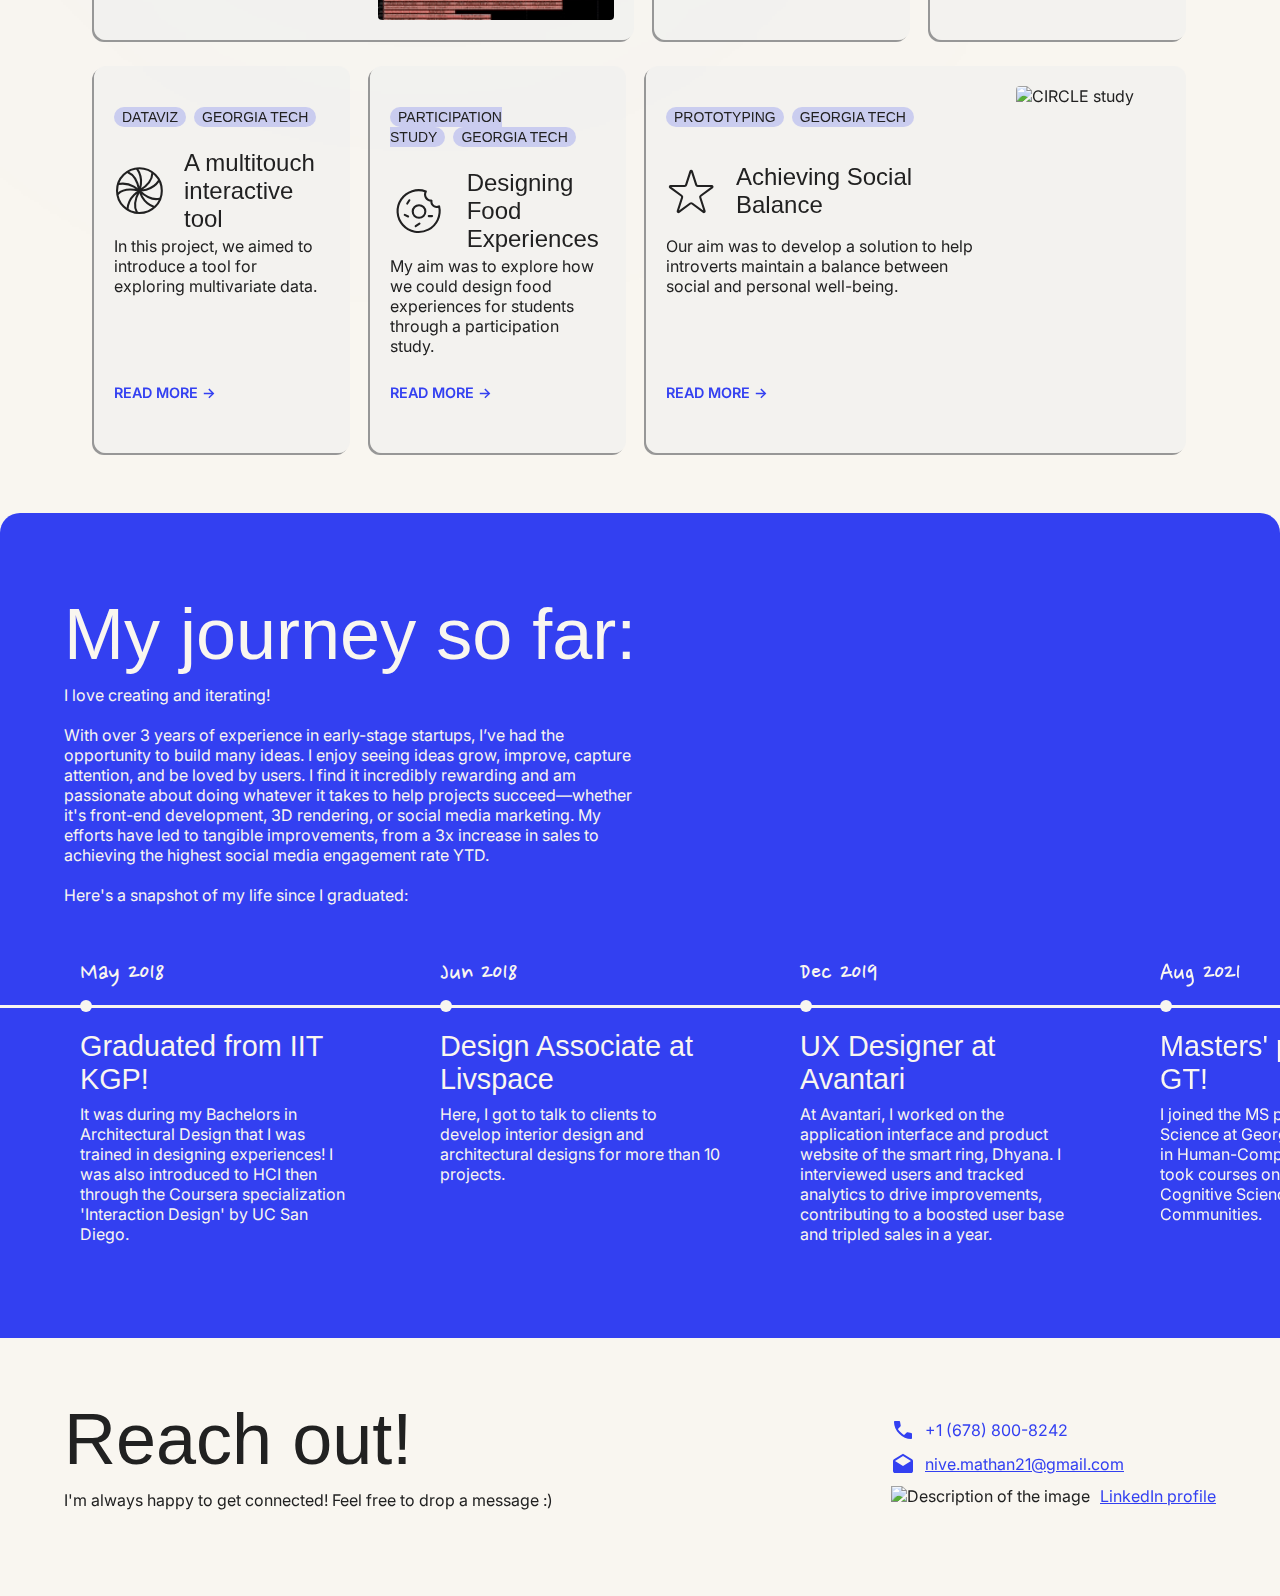
==== commit 27ddae7d: "add gifs + fix font sizes" ====
--- a/index.html
+++ b/index.html
@@ -39,6 +39,52 @@
     <title>Nivedhitha's Portfolio</title>
   </head>
   <body>
+    <div class="bgd-gradients">
+      <svg
+        width="1000"
+        height="400"
+        viewBox="0 0 1000 400"
+        fill="none"
+        xmlns="http://www.w3.org/2000/svg"
+        class="top-gradient"
+      >
+        <g opacity="0.6">
+          <path
+            d="M302.501 91.4999C200.501 73.6282 92.5036 20.7799 424.523 55.8253C479.648 61.6438 691 98.0002 549.5 146C424.523 188.395 419.501 112 302.501 91.4999Z"
+            fill="#3340F1"
+          />
+        </g>
+      </svg>
+      <svg
+        width="1000"
+        height="750"
+        viewBox="0 0 1000 750"
+        fill="none"
+        xmlns="http://www.w3.org/2000/svg"
+      >
+        <g opacity="0.6">
+          <path
+            d="M568.02 223.487C339.833 311.725 9.68134 454.295 338.696 452.991C667.71 451.687 892.486 108.735 568.02 223.487Z"
+            fill="#3340F1"
+          />
+        </g>
+      </svg>
+      <svg
+        width="400"
+        height="550"
+        viewBox="0 0 400 550"
+        fill="none"
+        xmlns="http://www.w3.org/2000/svg"
+        class="bottom-right-gradient"
+      >
+        <g opacity="0.6" filter="url(#filter0_f_543_1891)">
+          <path
+            d="M283 349.501C397 331.767 414.703 301.298 390.042 221.819C360 125 57.9999 384.502 283 349.501Z"
+            fill="#3340F1"
+          />
+        </g>
+      </svg>
+    </div>
     <div id="wrapper">
       <div id="top-bar">
         <p>
@@ -50,17 +96,17 @@
         <div id="intro">
           <div class="content">
             <div class="content__container__top">
-              <p class="content__container__text">I</p>
+              <h1 class="content__container__text">I</h1>
               <ul class="content__container__list">
-                <li class="content__container__list__item">analyze</li>
+                <li class="content__container__list__item"><h1>analyze</h1></li>
                 <li class="content__container__list__item design-text">
-                  design
+                  <h1>design</h1>
                 </li>
-                <li class="content__container__list__item">develop</li>
-                <li class="content__container__list__item">analyze</li>
+                <li class="content__container__list__item"><h1>develop</h1></li>
+                <li class="content__container__list__item"><h1>analyze</h1></li>
               </ul>
             </div>
-            <p class="intro-text">experiences.</p>
+            <h1 class="intro-text">experiences.</h1>
             <p class="intro-sub-text">
               Hello, I'm Nivedhitha — a UX designer with 3 years experience in
               B2B and
@@ -104,15 +150,6 @@
                 >marketing efforts.</span
               >
             </p>
-            <div class="object-tooltip" id="b2c-object-tooltip">
-              Click to learn how we tripled sales
-            </div>
-            <div class="object-tooltip" id="ur-object-tooltip">
-              Click to read about our CSCW submission
-            </div>
-            <div class="object-tooltip" id="dataviz-object-tooltip">
-              Click to view my recognized entry
-            </div>
             <div class="down-arrow">
               <img
                 src="./assets/misc/down-arrow.svg"
@@ -167,7 +204,7 @@
     <footer id="footer">
       <div class="introduction">
         <div class="introduction-content">
-          <h3>My story</h3>
+          <h1>My journey so far:</h1>
           <p>
             I love creating and iterating!<br /><br />With over 3 years of
             experience in early-stage startups, I’ve had the opportunity to
@@ -186,95 +223,114 @@
       <section class="timeline">
         <ol>
           <li>
-            <div>
+            <div class="time-div-container">
               <time>May 2018</time>
-              <p>Graduated from IIT KGP!</p>
-              It was during my Bachelors in Architectural Design that I was
-              trained in designing experiences! I was also introduced to HCI
-              then through the Coursera specialization 'Interaction Design' by
-              UC San Diego.
-            </div>
-          </li>
-          <li>
-            <div>
+              <h4 class="title">Graduated from IIT KGP!</h4>
+              <p>
+                It was during my Bachelors in Architectural Design that I was
+                trained in designing experiences! I was also introduced to HCI
+                then through the Coursera specialization 'Interaction Design' by
+                UC San Diego.
+              </p>
+            </div>
+          </li>
+          <li>
+            <div class="time-div-container">
               <time>Jun 2018</time>
-              <p>Design Associate at Livspace</p>
-              Here, I got to talk to clients to develop interior design and
-              architectural designs for more than 10 projects.
-            </div>
-          </li>
-          <li>
-            <div>
+              <h4 class="title">Design Associate at Livspace</h4>
+              <p>
+                Here, I got to talk to clients to develop interior design and
+                architectural designs for more than 10 projects.
+              </p>
+            </div>
+          </li>
+          <li>
+            <div class="time-div-container">
               <time>Dec 2019</time>
-              <p>UX Designer at Avantari</p>
-              At Avantari, I worked on the application interface and product
-              website of the smart ring, Dhyana. I interviewed users and tracked
-              analytics to drive improvements, contributing to a boosted user
-              base and tripled sales in a year.
-            </div>
-          </li>
-          <li>
-            <div>
+              <h4 class="title">UX Designer at Avantari</h4>
+              <p>
+                At Avantari, I worked on the application interface and product
+                website of the smart ring, Dhyana. I interviewed users and
+                tracked analytics to drive improvements, contributing to a
+                boosted user base and tripled sales in a year.
+              </p>
+            </div>
+          </li>
+          <li>
+            <div class="time-div-container">
               <time>Aug 2021</time>
-              <p>Masters' program at GT!</p>
-              I joined the MS program in Computer Science at Georgia Tech.
-              Specializing in Human-Computer Interaction, I took courses on Data
-              Visualization, Cognitive Science, and Online Communities.
-            </div>
-          </li>
-          <li>
-            <div>
+              <h4 class="title">Masters' program at GT!</h4>
+              <p>
+                I joined the MS program in Computer Science at Georgia Tech.
+                Specializing in Human-Computer Interaction, I took courses on
+                Data Visualization, Cognitive Science, and Online Communities.
+              </p>
+            </div>
+          </li>
+          <li>
+            <div class="time-div-container">
               <time>Nov 2021</time>
-              <p>Recognized by Google Play</p>
-              Sortizy, a meal-planning app for which I co-designed the UI, was
-              identified as one of the Best of 2021 in India by Google Play.
-            </div>
-          </li>
-          <li>
-            <div>
+              <h4 class="title">Recognized by Google Play</h4>
+              <p>
+                Sortizy, a meal-planning app for which I co-designed the UI, was
+                identified as one of the Best of 2021 in India by Google Play.
+              </p>
+            </div>
+          </li>
+          <li>
+            <div class="time-div-container">
               <time>May 2022</time>
-              <p>Third place in Student Ironviz</p>
-              My entry for Tableau's global competition was recognized at their
-              annual conference in Las Vegas.
-            </div>
-          </li>
-          <li>
-            <div>
+              <h4 class="title">Third place in Student Ironviz</h4>
+              <p>
+                My entry for Tableau's global competition was recognized at
+                their annual conference in Las Vegas.
+              </p>
+            </div>
+          </li>
+          <li>
+            <div class="time-div-container">
               <time>Feb 2023</time>
-              <p>UX Designer at Joulea</p>
-              At Joulea, a B2B climate-tech company, I work on the design and
-              front-end development of the user dashboards. I interviewed pilot
-              clients to develop user personas, define product requirements,
-              design dashboards, and craft design guidelines / messaging
-              framework.
+              <h4 class="title">UX Designer at Joulea Inc</h4>
+              <p>
+                At Joulea Inc, a B2B building energy tech company, I work on the
+                design and front-end development of the user dashboards. I
+                interviewed pilot clients to develop user personas, define
+                product requirements, design dashboards, and craft design
+                guidelines / messaging framework.
+              </p>
             </div>
           </li>
         </ol>
       </section>
     </footer>
     <div class="contact">
-      <h3>Reach out!</h3>
-      <div class="about-contact">
-        <img src="assets/misc/call.svg" alt="Description of the image" />
-        +1 (678) 800-8242
-      </div>
-      <div class="about-contact">
-        <img src="assets/misc/mail.svg" alt="Description of the image" />
-        <a
-          href="mailto:nive.mathan21@gmail.com"
-          target="_blank"
-          style="color: #3340f1"
-          >nive.mathan21@gmail.com</a
-        >
-      </div>
-      <div class="about-contact">
-        <img src="assets/misc/linkedin.svg" alt="Description of the image" />
-        <a
-          href="https://www.linkedin.com/in/nivemathan"
-          target="_blank"
-          style="color: #3340f1"
-          >LinkedIn profile</a
-        >
+      <div class="left">
+        <h1>Reach out!</h1>
+        <p>I'm always happy to get connected! Feel free to drop a message :)</p>
+      </div>
+      <div class="right">
+        <div class="about-contact">
+          <img src="assets/misc/call.svg" alt="Description of the image" />
+          +1 (678) 800-8242
+        </div>
+        <div class="about-contact">
+          <img src="assets/misc/mail.svg" alt="Description of the image" />
+          <a
+            href="mailto:nive.mathan21@gmail.com"
+            target="_blank"
+            style="color: #3340f1"
+            >nive.mathan21@gmail.com</a
+          >
+        </div>
+        <div class="about-contact">
+          <img src="assets/misc/linkedin.svg" alt="Description of the image" />
+          <a
+            href="https://www.linkedin.com/in/nivemathan"
+            target="_blank"
+            style="color: #3340f1"
+            >LinkedIn profile</a
+          >
+        </div>
       </div>
     </div>
     <script>
--- a/index.css
+++ b/index.css
@@ -1,3 +1,13 @@
+@font-face {
+  font-family: "ClashDisplay-Medium";
+  src: url("../fonts/ClashDisplay-Medium.woff2") format("woff2"),
+    url("../fonts/ClashDisplay-Medium.woff") format("woff"),
+    url("../fonts/ClashDisplay-Medium.ttf") format("truetype");
+  font-weight: 500;
+  font-display: swap;
+  font-style: normal;
+}
+
 :root {
   --bigDia: 45vh;
   --medDia: calc(var(--bigDia) - 50px);
@@ -37,14 +47,53 @@
   height: 100vh;
   width: 100vw;
   background: var(--cream-color);
-  /* overflow: clip; */
+}
+
+.tag,
+.about-button,
+h1,
+h2,
+h3 {
+  font-family: "ClashDisplay-Medium", sans-serif;
+}
+
+h1 {
+  font-size: 4.5rem;
+}
+
+h2 {
+  font-size: 3rem;
+}
+
+h4 {
+  font-size: 1.8rem;
+  font-weight: 400;
+}
+
+.bgd-gradients {
+  position: fixed;
+  top: 0;
+  left: 0;
+  z-index: -2;
+}
+
+.bgd-gradients svg {
+  filter: blur(300px);
+}
+
+.top-gradient {
+  margin-left: 20vw;
+  position: relative;
+  top: -60px;
+}
+
+.bottom-right-gradient {
+  right: -120px;
+  bottom: 180px;
+  position: relative;
 }
 
 .bgd-image {
-  /* background-image: url("assets/gradient2.jpg"); */
-  background-size: cover;
-  background-repeat: no-repeat;
-  background-position: center;
   position: fixed;
   top: 0;
   left: 0;
@@ -114,19 +163,6 @@
 
 #joulea-trigger:hover #marketing-tooltip {
   visibility: visible;
-}
-
-.object-tooltip {
-  display: inline-block;
-  visibility: hidden;
-  position: absolute;
-  width: 200px;
-  background-color: var(--blue-color);
-  color: var(--cream-color);
-  text-align: center;
-  border-radius: 14px;
-  padding: 5px;
-  z-index: 2;
 }
 
 .show-tooltip {
@@ -157,7 +193,6 @@
   font-weight: 500;
   letter-spacing: 0.2rem;
   position: absolute;
-  height: 20rem;
   overflow: hidden;
 }
 
@@ -192,6 +227,10 @@
   margin: 0;
 }
 
+.content__container__list__item h1 {
+  color: #3340f1;
+}
+
 .intro-text {
   margin-bottom: 20px;
 }
@@ -271,7 +310,7 @@
 }
 
 .container {
-  border: 4px solid var(--font-color);
+  border: 2.5px solid var(--font-color);
   border-radius: 50%;
   clip-path: circle(50%);
   overflow: hidden;
@@ -516,13 +555,13 @@
 /* Styling for the button */
 .about-button {
   padding: 10px 20px;
-  background-color: var(--cream-color); /* Blue color */
+  background-color: var(--cream-color);
   color: var(--blue-color);
   border: 2px solid var(--blue-color);
   cursor: pointer;
   letter-spacing: 0.1rem;
   font-weight: 600;
-  box-shadow: -1px 2px var(--blue-color);
+  box-shadow: -1px 1px var(--blue-color);
   border-radius: 4px;
 }
 
@@ -543,11 +582,16 @@
 }
 
 .contact {
-  background-color: var(--cream-color);
   margin: 0 5vw;
-  padding: 40px 0;
+  padding: 60px 0 80px;
   position: relative;
   z-index: 5;
+  display: flex;
+  justify-content: space-between;
+}
+
+.contact .right {
+  margin-top: 20px;
 }
 
 .about-contact {
@@ -581,10 +625,11 @@
 }
 
 .card {
-  border: 4px solid var(--font-color);
+  /* border: 2.5px solid var(--font-color); */
   border-radius: 12px;
-  /* background-color: #ffffff; */
-  box-shadow: -1px 2px var(--font-color);
+  background-color: #f0f0eea9;
+  box-shadow: -2px 2px #979797;
+  backdrop-filter: blur(10px);
   display: flex;
   justify-content: center;
   cursor: pointer;
@@ -625,23 +670,13 @@
   width: 90%;
 }
 
-.content-container h1 {
+.content-container h2 {
   font-size: 1.5rem;
   font-weight: 500;
 }
 
-.content-container h2 {
-  font-size: 1rem;
-  font-weight: 600;
-}
-
 .content-container p {
   padding-bottom: 1rem;
-}
-
-.content-container h3 {
-  font-size: 1rem;
-  padding-bottom: 4px;
 }
 
 .title-container {
@@ -670,18 +705,17 @@
 }
 
 .introduction-content p,
-h3 {
+.introduction-content h1 {
   color: var(--cream-color);
 }
 
-.introduction-content h3,
-.contact h3 {
-  font-size: 4.5rem;
+.introduction-content h1,
+.contact h1 {
   font-weight: 400;
   padding-bottom: 10px;
 }
 
-.contact h3 {
+.contact h1 {
   color: var(--font-color);
 }
 
@@ -694,7 +728,7 @@
 
 .timeline ol {
   font-size: 0;
-  padding: 60px 0 320px;
+  padding: 100px 0 320px;
   transition: all 1s;
   overflow-x: scroll;
   scroll-snap-type: x mandatory;
@@ -706,7 +740,7 @@
   display: inline-block;
   list-style-type: none;
   width: 360px;
-  height: 5px;
+  height: 2.5px;
   background: var(--cream-color);
   scroll-snap-align: start;
 }
@@ -717,8 +751,8 @@
   top: 50%;
   left: 80px;
   bottom: 0;
-  width: 16px;
-  height: 16px;
+  width: 12px;
+  height: 12px;
   transform: translateY(-50%);
   border-radius: 50%;
   background: var(--cream-color);
@@ -736,26 +770,25 @@
 
 .timeline time {
   display: block;
-  font-size: 3rem;
-  font-weight: bold;
+  font-size: 1.8rem;
   margin: 21px 0px 8px;
   color: var(--cream-color);
   font-family: "Nanum Pen Script", cursive;
-}
-
-.timeline div p {
+  position: relative;
+  top: -70px;
+}
+
+.time-div-container .title {
+  font-family: "ClashDisplay-Medium", sans-serif;
   padding-bottom: 8px;
-  font-weight: bold;
+}
+
+.timeline div p,
+.timeline div h4 {
+  position: relative;
+  top: -40px;
   color: var(--cream-color);
 }
-
-/* .card-small {
-  width: calc(45vw - 14px);
-}
-
-.main-img {
-  width: calc(45vw - 28px);
-} */
 
 @media (max-width: 1440px) {
   .intro-sub-text {
@@ -770,11 +803,6 @@
 }
 
 @media (max-width: 1150px) {
-  .intro-text {
-    font-size: 4rem;
-    letter-spacing: 0;
-  }
-
   .intro-sub-text {
     font-size: 1rem;
     max-width: 50vw;
@@ -799,21 +827,6 @@
 
   #intro {
     width: 90vw;
-  }
-
-  .content-container h1 {
-    font-size: 1.4rem;
-    font-weight: 600;
-  }
-
-  .content-container h2 {
-    font-size: 1rem;
-    font-weight: 600;
-  }
-
-  .content-container h3 {
-    font-size: 1rem;
-    font-weight: 600;
   }
 
   .content-container p {
@@ -834,7 +847,7 @@
   }
 
   body {
-    overflow: auto;
+    overflow-x: clip;
     height: calc(150vh);
   }
 
@@ -870,6 +883,11 @@
 
   .sbs-section {
     margin-left: 5vw;
+  }
+
+  .contact {
+    flex-direction: column;
+    gap: 10px;
   }
 }
 
@@ -880,14 +898,24 @@
     --medRight: 180px;
   }
 
-  .intro-text,
-  .about-title {
-    font-size: 3.5rem;
-  }
-
-  .introduction-content h3,
-  .contact h3 {
+  h1 {
     font-size: 3rem;
+  }
+
+  h2 {
+    font-size: 2rem;
+  }
+
+  h4 {
+    font-size: 1.2rem;
+  }
+
+  .content__container__top {
+    height: 4rem;
+  }
+
+  .content__container__list__item {
+    line-height: 4rem;
   }
 
   .sbs-section,
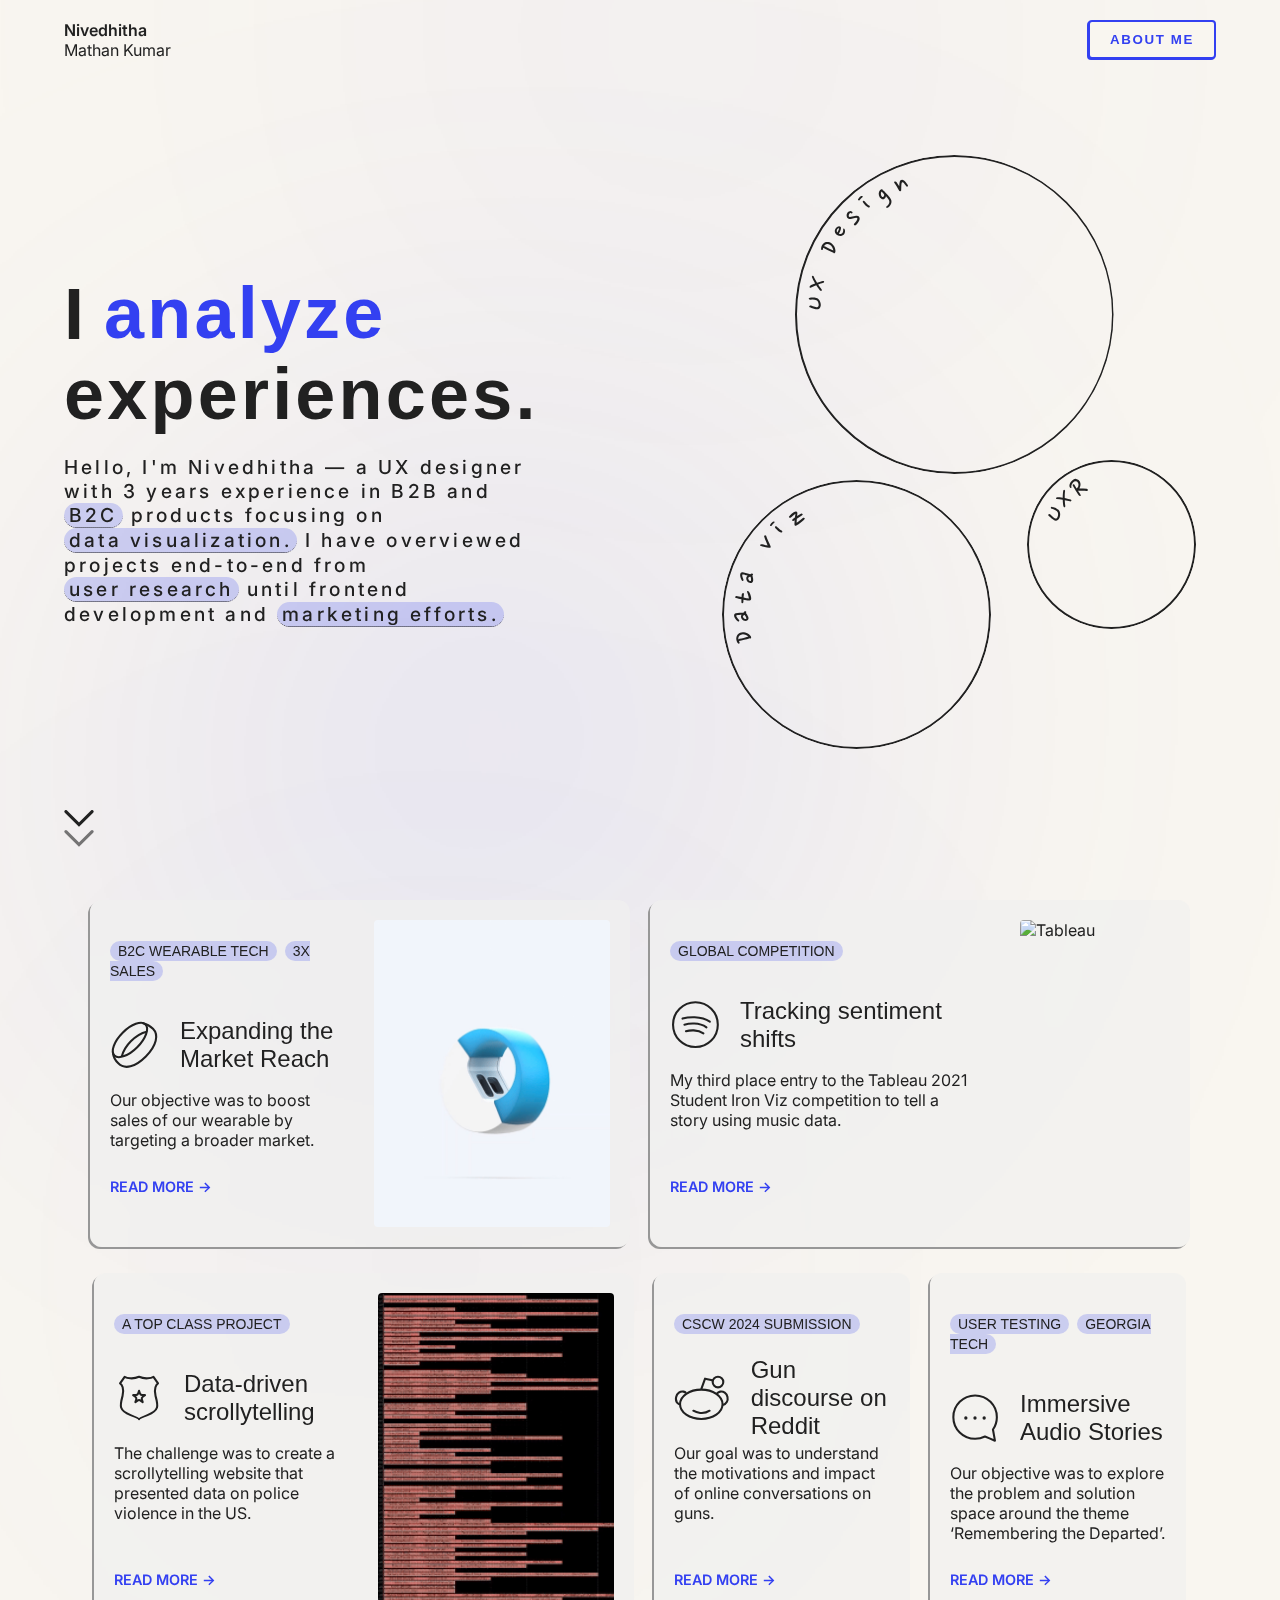
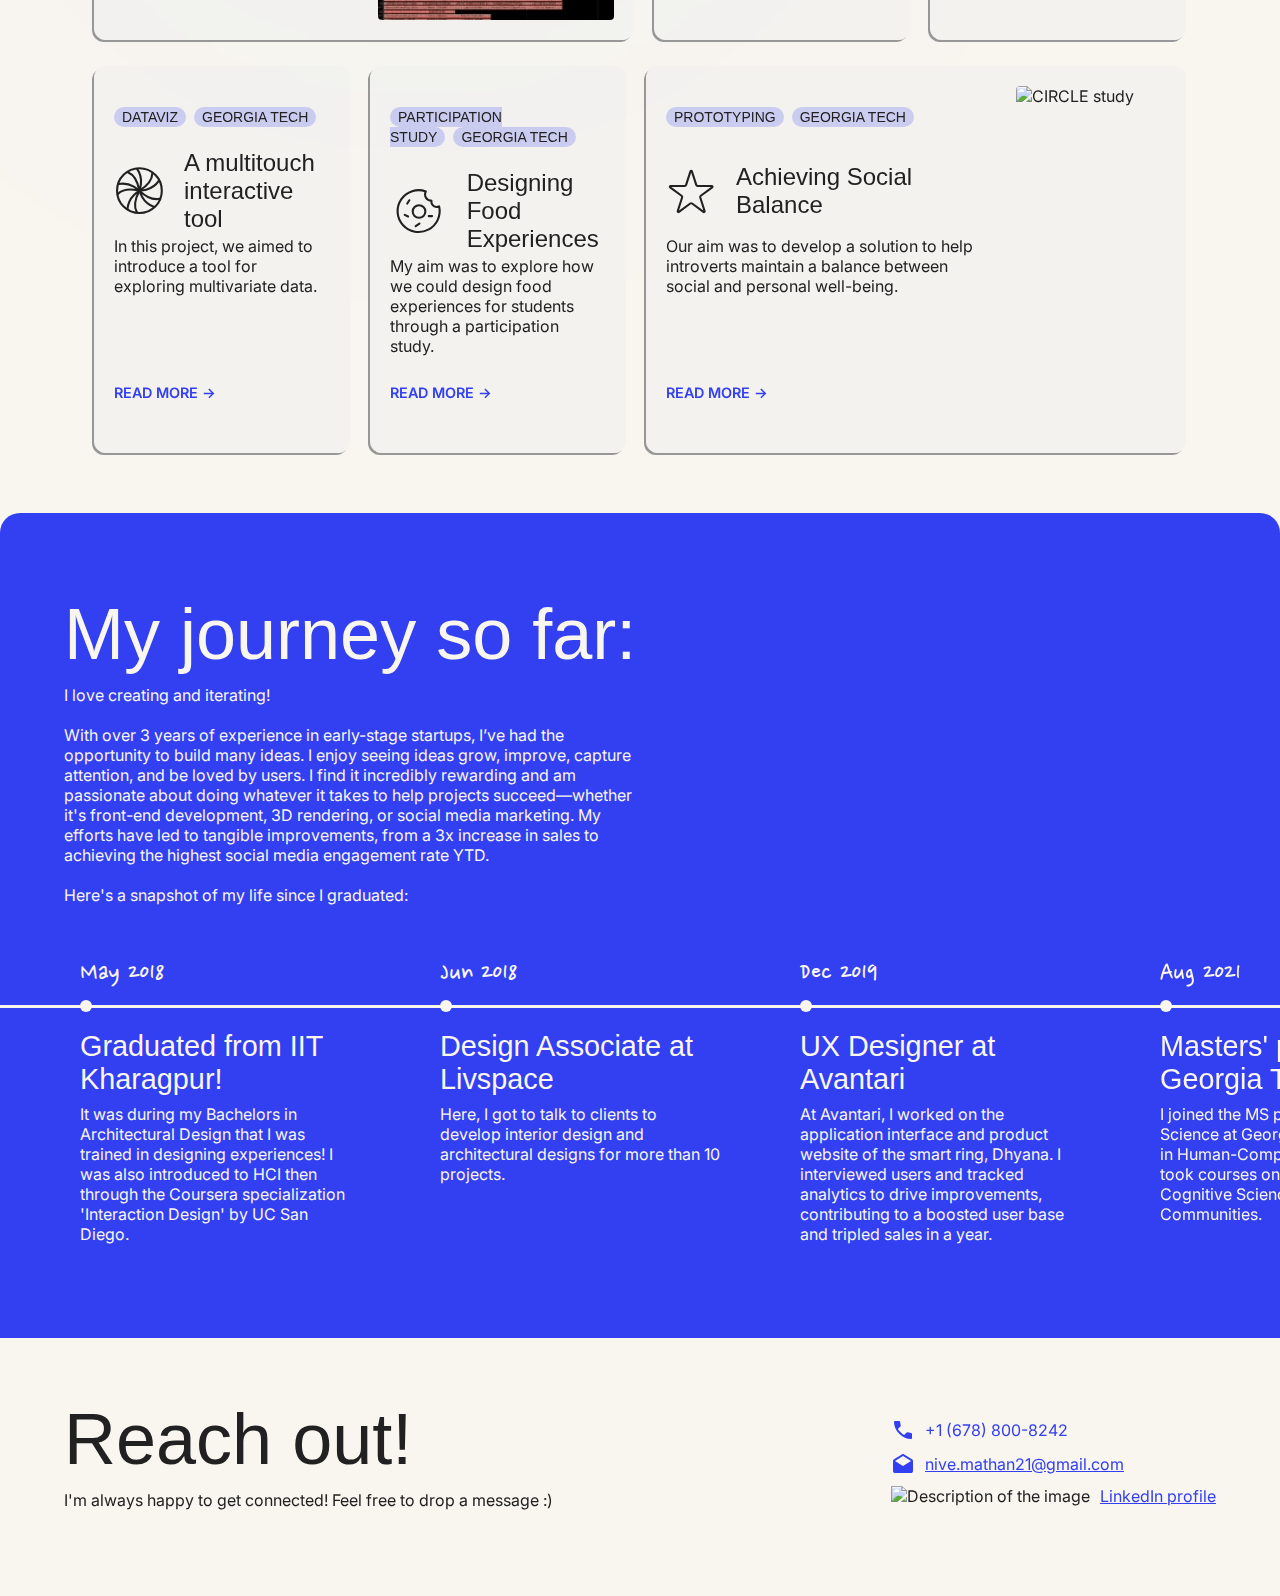
==== commit 26129cc3: "update text" ====
--- a/index.html
+++ b/index.html
@@ -102,7 +102,7 @@
                 <li class="content__container__list__item design-text">
                   <h1>design</h1>
                 </li>
-                <li class="content__container__list__item"><h1>develop</h1></li>
+                <li class="content__container__list__item"><h1>build</h1></li>
                 <li class="content__container__list__item"><h1>analyze</h1></li>
               </ul>
             </div>
@@ -225,7 +225,7 @@
           <li>
             <div class="time-div-container">
               <time>May 2018</time>
-              <h4 class="title">Graduated from IIT KGP!</h4>
+              <h4 class="title">Graduated from IIT Kharagpur!</h4>
               <p>
                 It was during my Bachelors in Architectural Design that I was
                 trained in designing experiences! I was also introduced to HCI
@@ -259,7 +259,7 @@
           <li>
             <div class="time-div-container">
               <time>Aug 2021</time>
-              <h4 class="title">Masters' program at GT!</h4>
+              <h4 class="title">Masters' program at Georgia Tech!</h4>
               <p>
                 I joined the MS program in Computer Science at Georgia Tech.
                 Specializing in Human-Computer Interaction, I took courses on
@@ -290,7 +290,7 @@
           <li>
             <div class="time-div-container">
               <time>Feb 2023</time>
-              <h4 class="title">UX Designer at Joulea Inc</h4>
+              <h4 class="title">UX Designer II at Joulea Inc</h4>
               <p>
                 At Joulea Inc, a B2B building energy tech company, I work on the
                 design and front-end development of the user dashboards. I
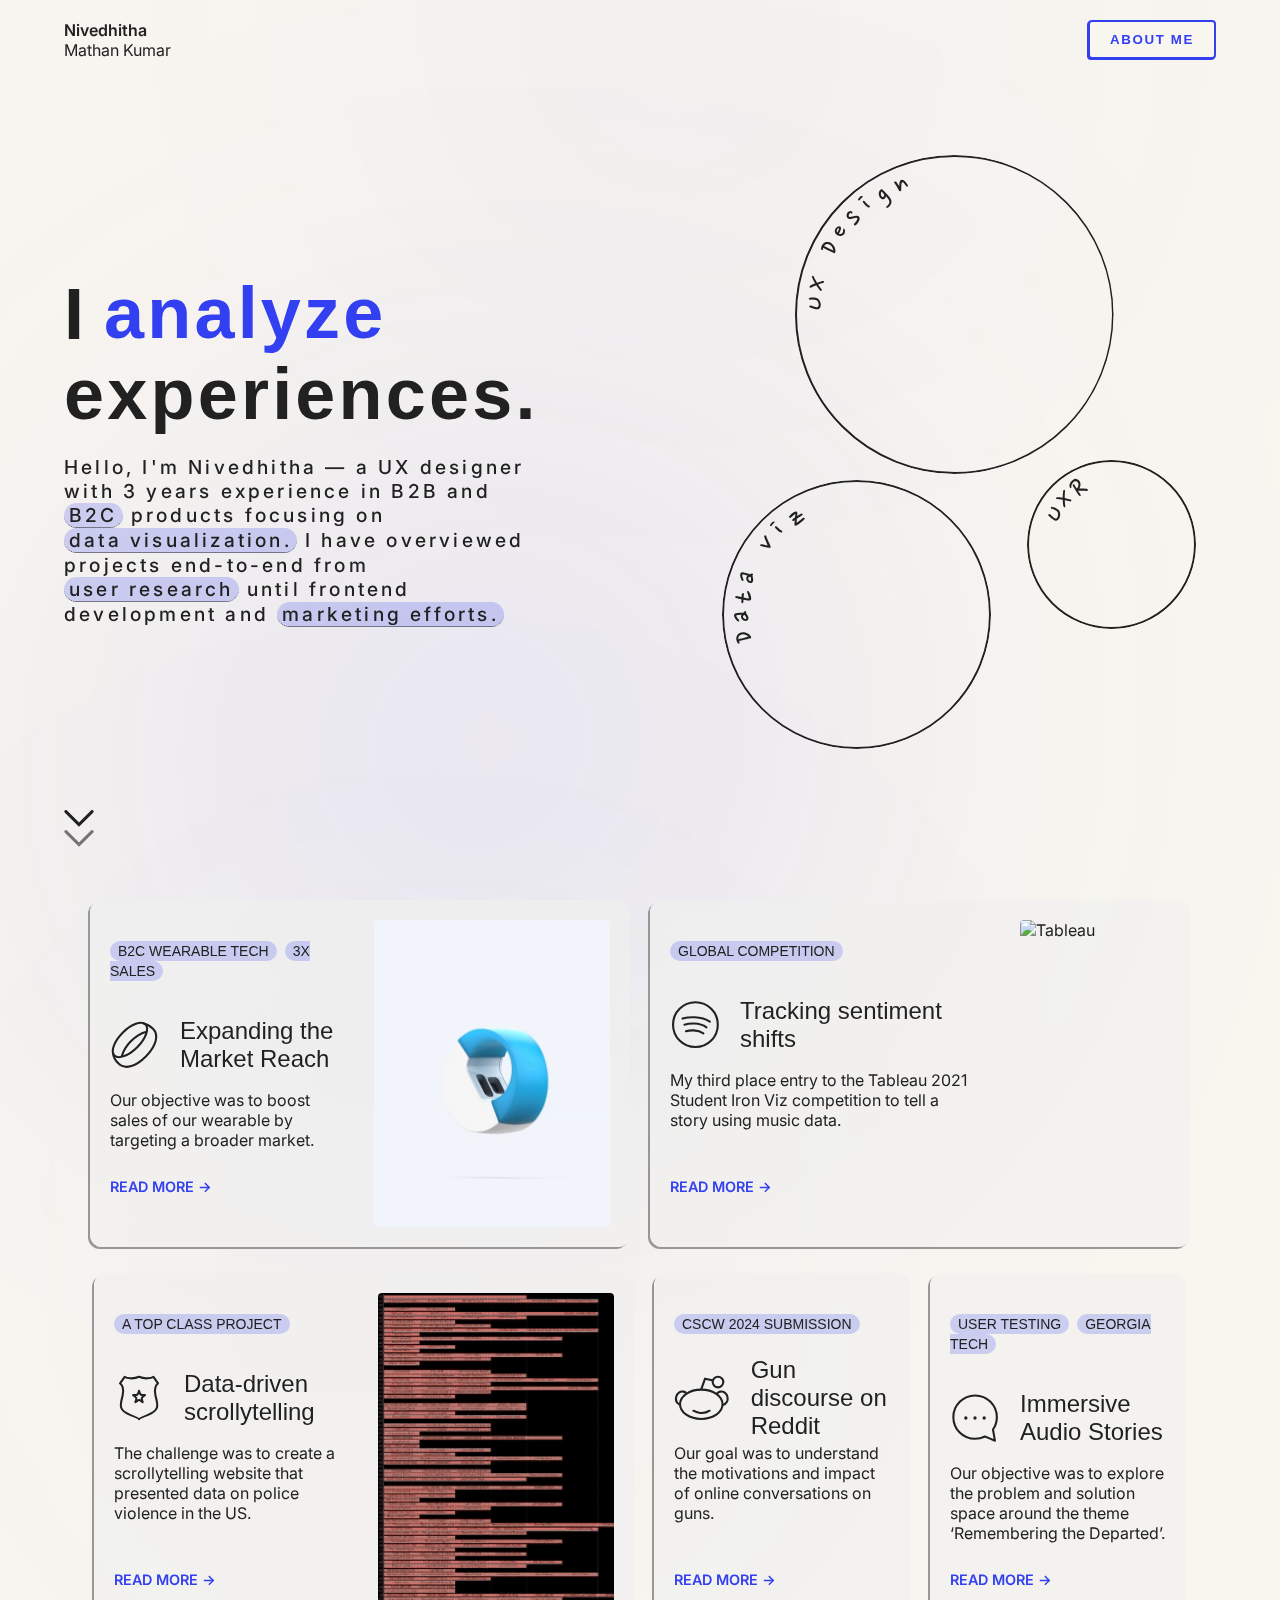
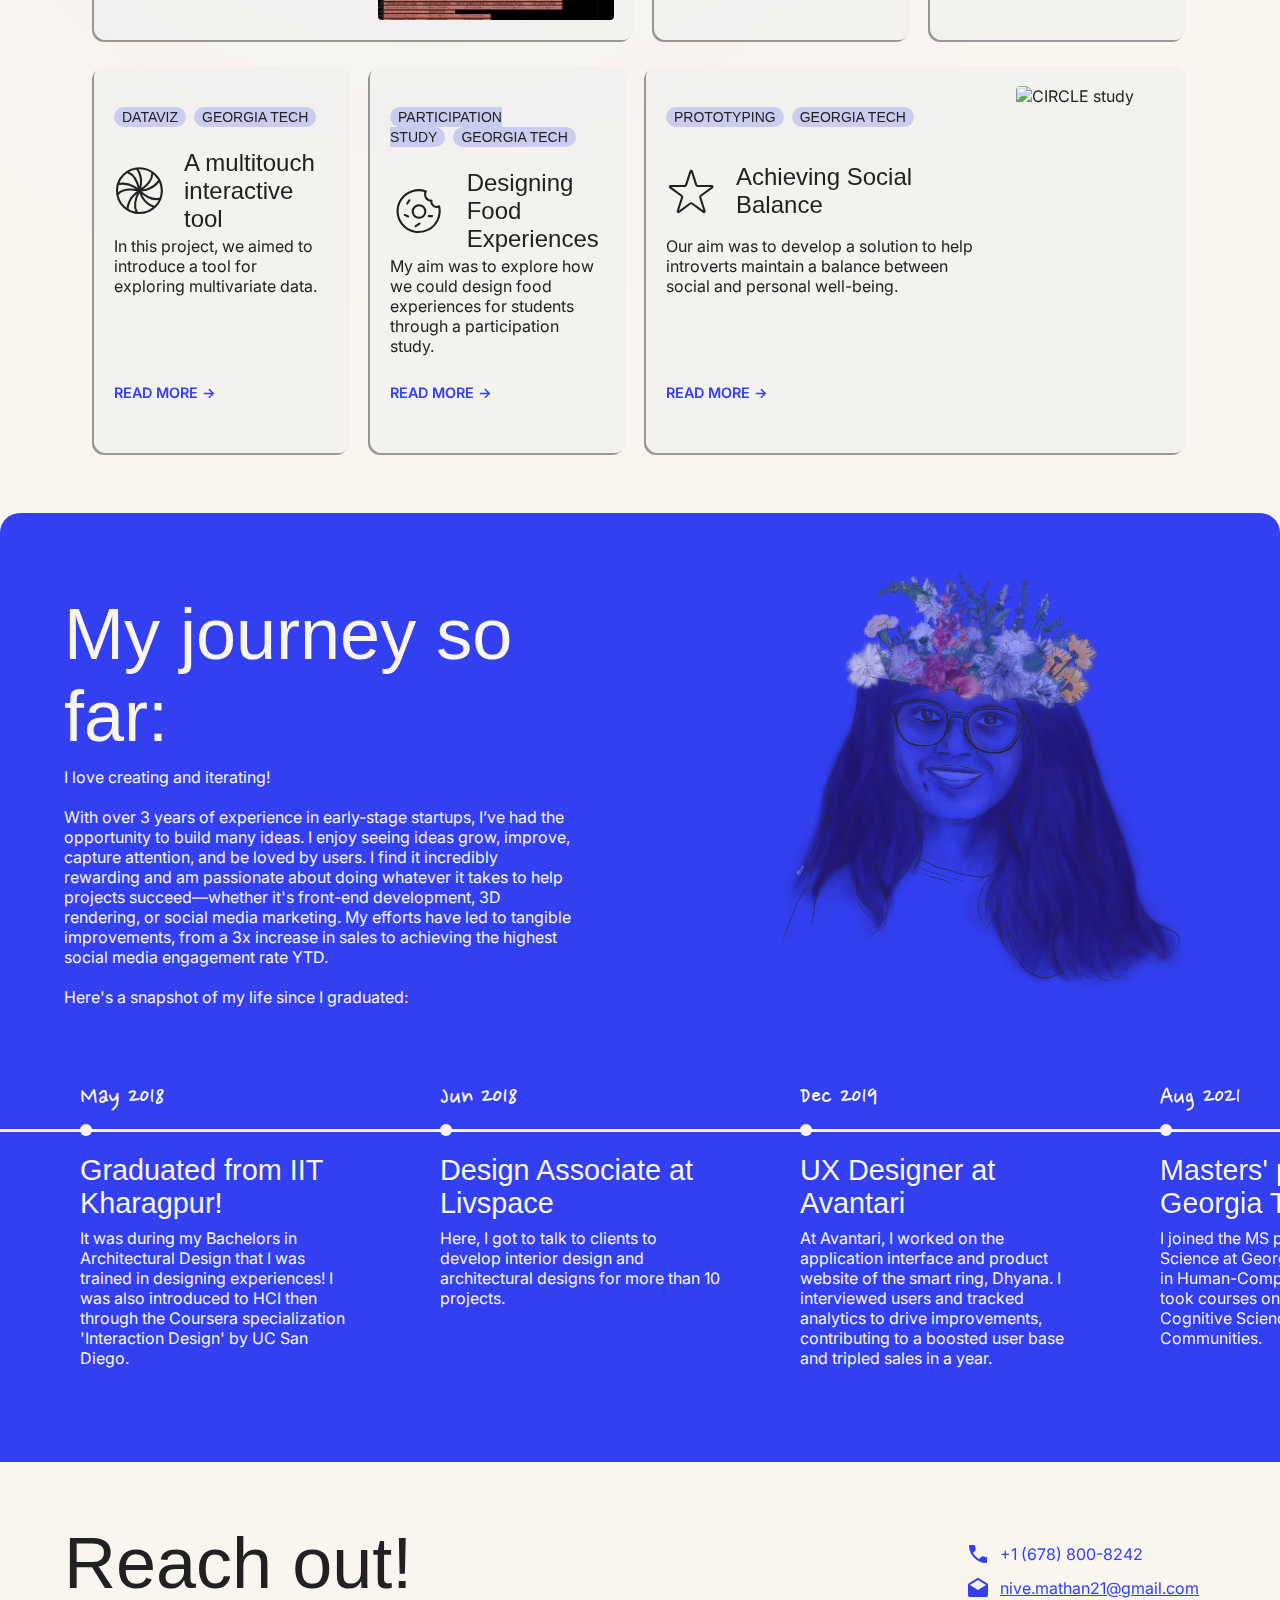
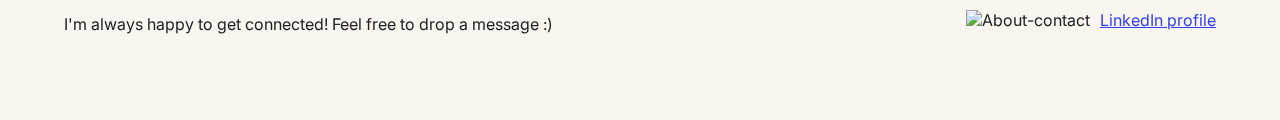
==== commit 381af086: "add portrait" ====
--- a/index.html
+++ b/index.html
@@ -218,7 +218,12 @@
             I graduated:
           </p>
         </div>
-        <div class="sketches"></div>
+        <div class="portrait">
+          <img
+            src="assets/misc/nivedhitha_digital_art.PNG"
+            alt="NIvedhitha_self_portrait"
+          />
+        </div>
       </div>
       <section class="timeline">
         <ol>
@@ -310,11 +315,11 @@
       </div>
       <div class="right">
         <div class="about-contact">
-          <img src="assets/misc/call.svg" alt="Description of the image" />
+          <img src="assets/misc/call.svg" alt="About-contact" />
           +1 (678) 800-8242
         </div>
         <div class="about-contact">
-          <img src="assets/misc/mail.svg" alt="Description of the image" />
+          <img src="assets/misc/mail.svg" alt="About-contact" />
           <a
             href="mailto:nive.mathan21@gmail.com"
             target="_blank"
@@ -323,7 +328,7 @@
           >
         </div>
         <div class="about-contact">
-          <img src="assets/misc/linkedin.svg" alt="Description of the image" />
+          <img src="assets/misc/linkedin.svg" alt="About-contact" />
           <a
             href="https://www.linkedin.com/in/nivemathan"
             target="_blank"
--- a/index.css
+++ b/index.css
@@ -698,6 +698,16 @@
   margin-top: 60px;
 }
 
+.portrait img {
+  width: 50vw;
+  max-height: 40vw;
+  object-fit: cover;
+}
+
+.introduction {
+  display: flex;
+}
+
 .introduction-content {
   margin: 0px 5vw;
   padding-top: 80px;
@@ -873,6 +883,14 @@
     width: calc(45vw - 14px);
   }
 
+  .portrait img {
+    width: 80vw;
+  }
+
+  .introduction {
+    flex-direction: column;
+  }
+
   .sbs-super-section {
     flex-direction: column;
   }
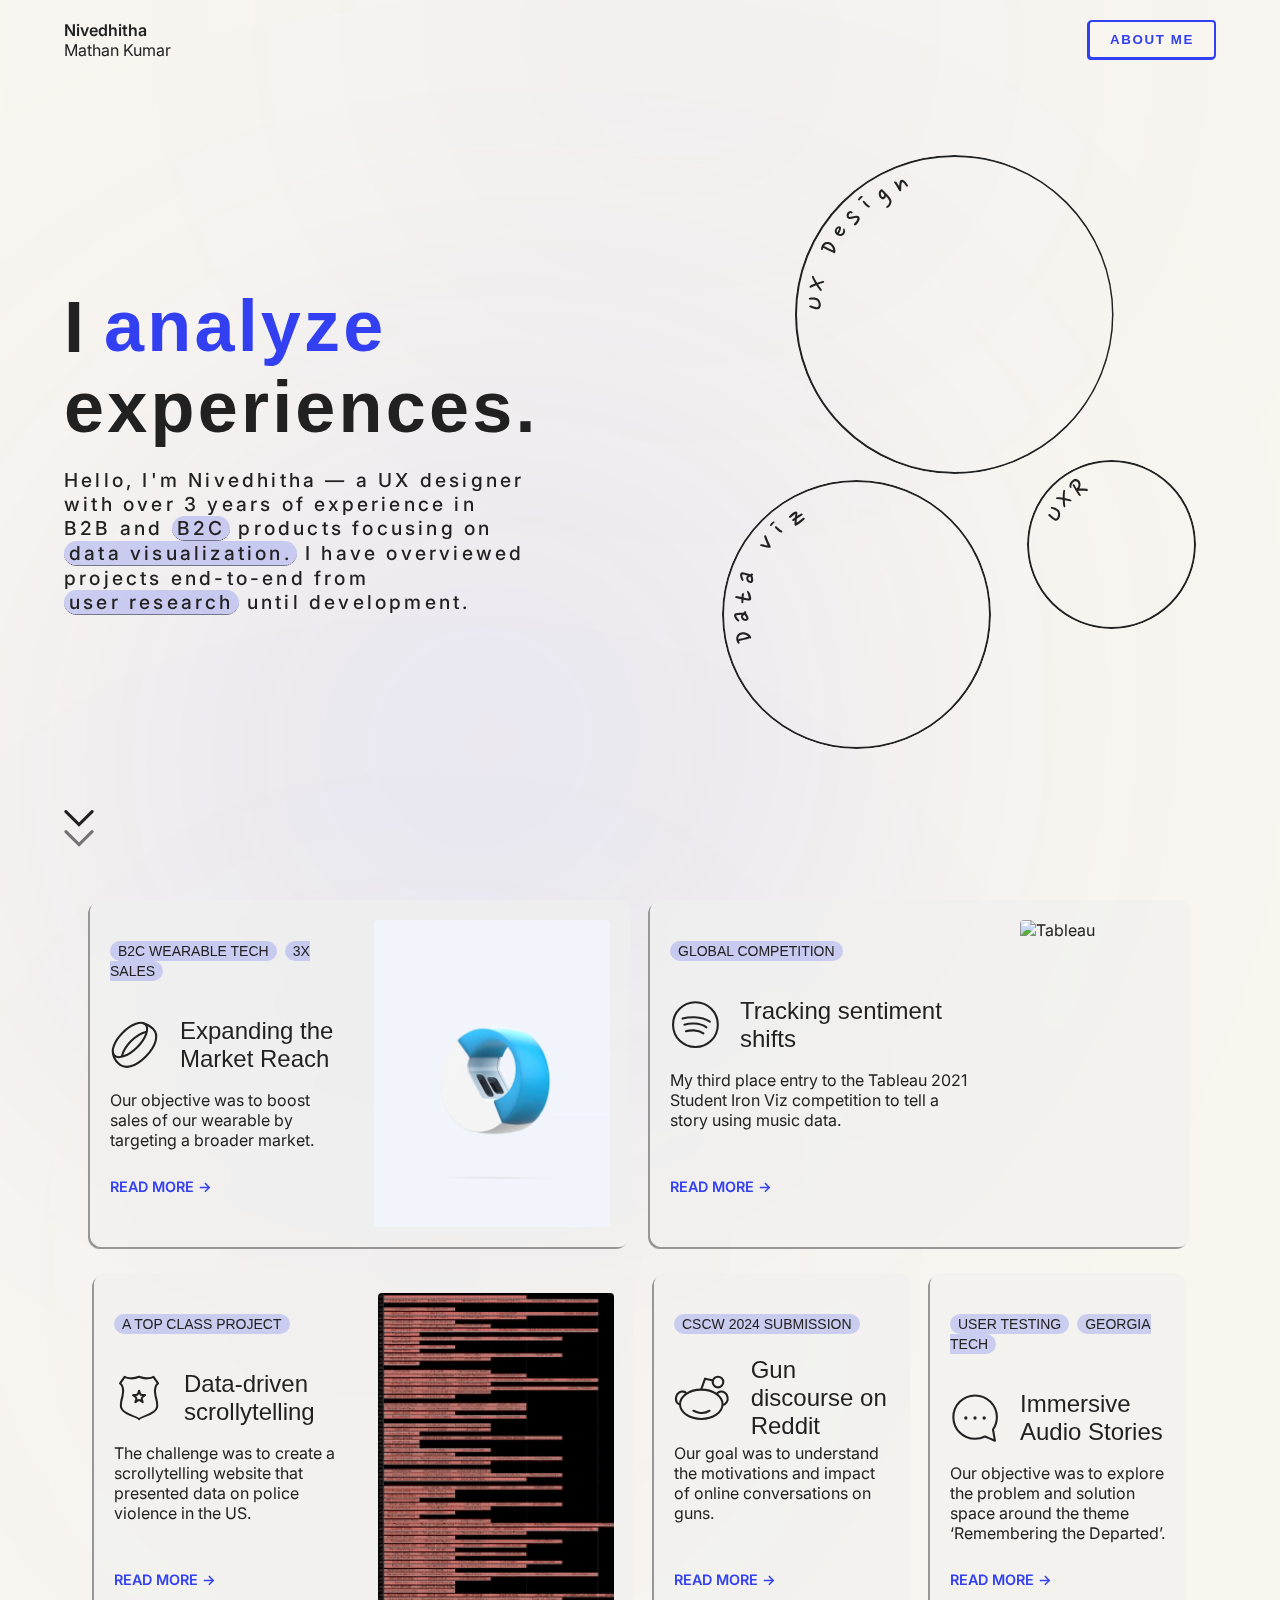
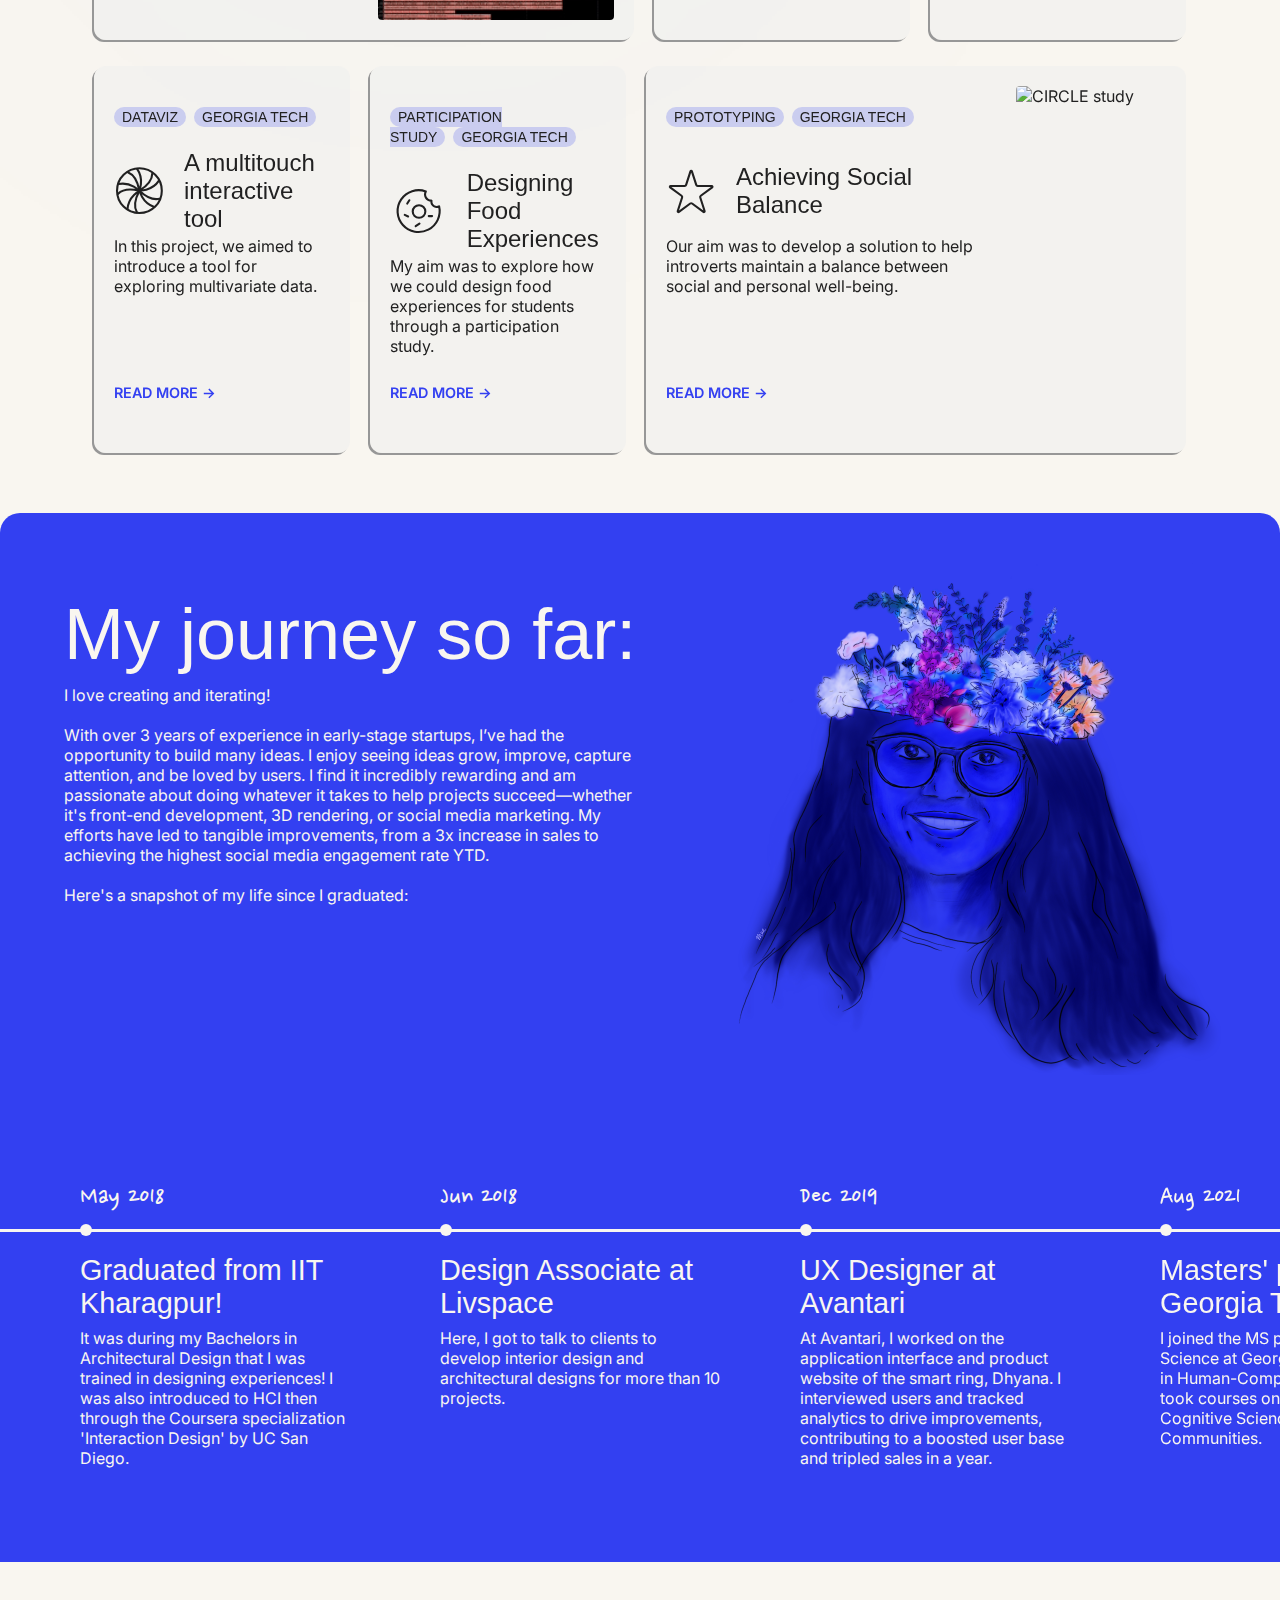
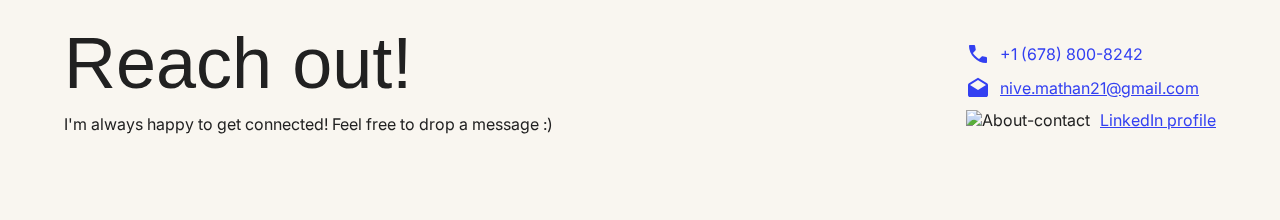
==== commit 8fb84083: "text adjustments" ====
--- a/index.html
+++ b/index.html
@@ -108,8 +108,8 @@
             </div>
             <h1 class="intro-text">experiences.</h1>
             <p class="intro-sub-text">
-              Hello, I'm Nivedhitha — a UX designer with 3 years experience in
-              B2B and
+              Hello, I'm Nivedhitha — a UX designer with over 3 years of
+              experience in B2B and
               <span
                 class="tooltip-trigger"
                 id="b2c-trigger"
@@ -136,20 +136,12 @@
                 onmouseover="onChipHover('ur-trigger', true)"
                 onmouseout="onChipHover('ur-trigger', false)"
                 ><span class="tooltiptext" id="ur-tooltip"
-                  >An author ✍️ of a CSCW submission</span
+                  >Second author ✍️ of a CSCW publication</span
                 >user research</span
               >
-              until frontend development and
-              <span
-                class="tooltip-trigger"
-                id="joulea-trigger"
-                onmouseover="onChipHover('joulea-trigger', true)"
-                onmouseout="onChipHover('joulea-trigger', false)"
-                ><span class="tooltiptext" id="marketing-tooltip"
-                  >Achieved highest engagement rate YTD 🎉</span
-                >marketing efforts.</span
-              >
+              until development.
             </p>
+
             <div class="down-arrow">
               <img
                 src="./assets/misc/down-arrow.svg"
@@ -297,11 +289,10 @@
               <time>Feb 2023</time>
               <h4 class="title">UX Designer II at Joulea Inc</h4>
               <p>
-                At Joulea Inc, a B2B building energy tech company, I work on the
-                design and front-end development of the user dashboards. I
-                interviewed pilot clients to develop user personas, define
-                product requirements, design dashboards, and craft design
-                guidelines / messaging framework.
+                I lead all design efforts at Joulea Inc, a B2B building energy
+                tech company. I interviewed pilot clients to develop user
+                personas, define product requirements, craft the web platform
+                and get it across the production line.
               </p>
             </div>
           </li>
--- a/index.css
+++ b/index.css
@@ -699,9 +699,10 @@
 }
 
 .portrait img {
-  width: 50vw;
-  max-height: 40vw;
-  object-fit: cover;
+  width: 40vw;
+  max-width: 800px;
+  padding: 50px 5px;
+  object-fit: contain;
 }
 
 .introduction {
@@ -884,7 +885,7 @@
   }
 
   .portrait img {
-    width: 80vw;
+    width: 100vw;
   }
 
   .introduction {
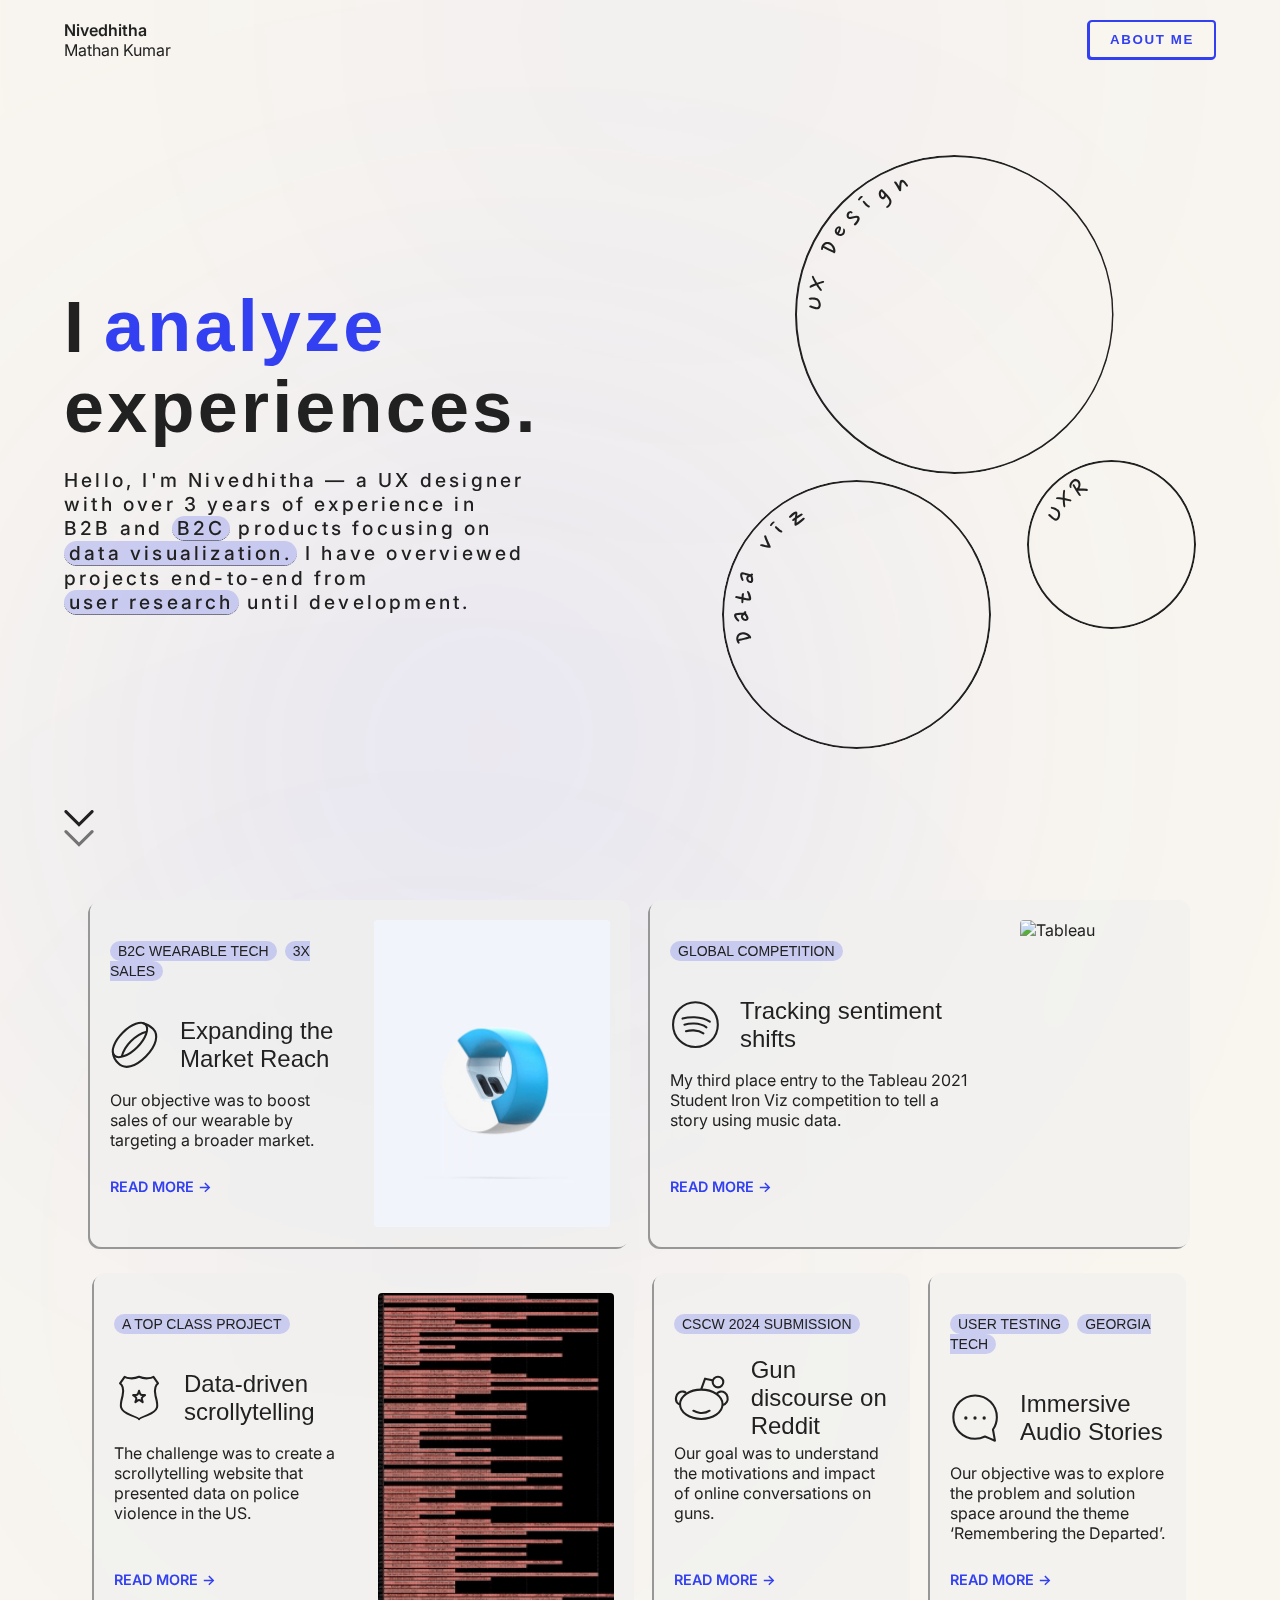
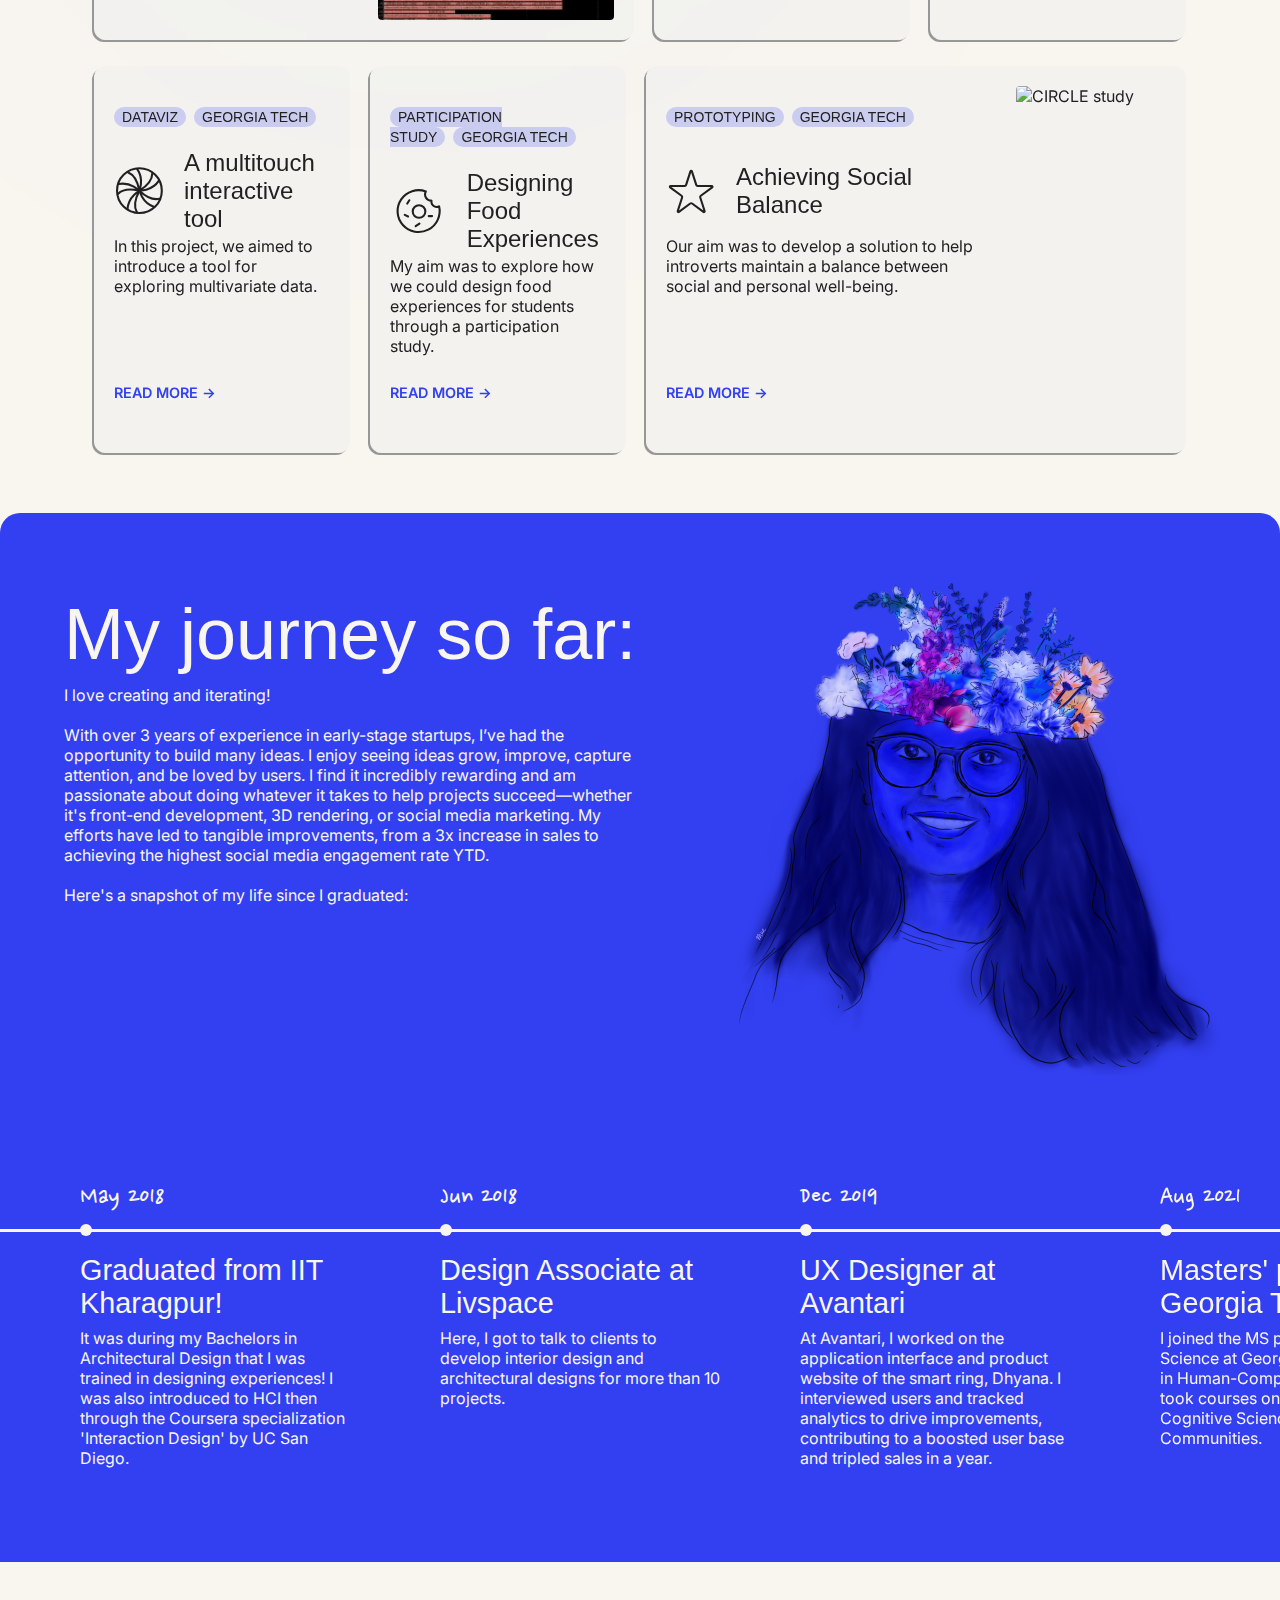
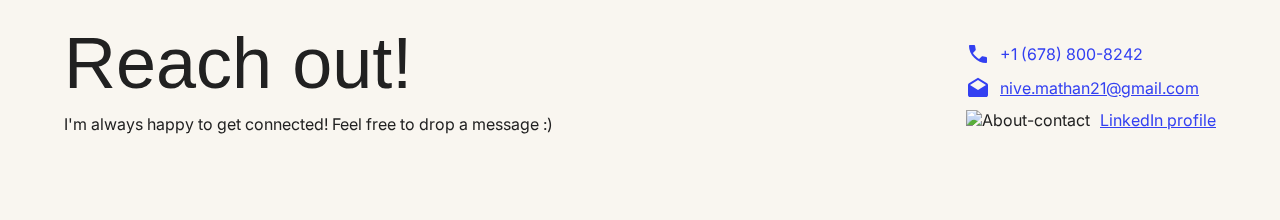
==== commit 0fe5a9e7: "add thumbail" ====
--- a/index.html
+++ b/index.html
@@ -5,6 +5,16 @@
     <meta http-equiv="X-UA-Compatible" content="IE=edge" />
     <meta name="viewport" content="width=device-width, initial-scale=1.0" />
     <meta content="width=device-width, initial-scale=1" name="viewport" />
+    <meta property="og:title" content="Nivedhitha | Design Portfolio" />
+    <meta property="og:image" content="assets/misc/website_thumbnail.JPG" />
+    <meta
+      property="og:description"
+      content="A designer who codes | A data visualization specialist | Georgia Tech & IITKGP"
+    />
+    <meta property="og:url" content="https://nivemathan.com/" />
+    <meta property="og:image:width" content="2360" />
+    <meta property="og:image:height" content="1360" />
+    <meta property="og:type" content="website" />
     <script
       src="https://cdnjs.cloudflare.com/ajax/libs/matter-js/0.18.0/matter.min.js"
       defer
